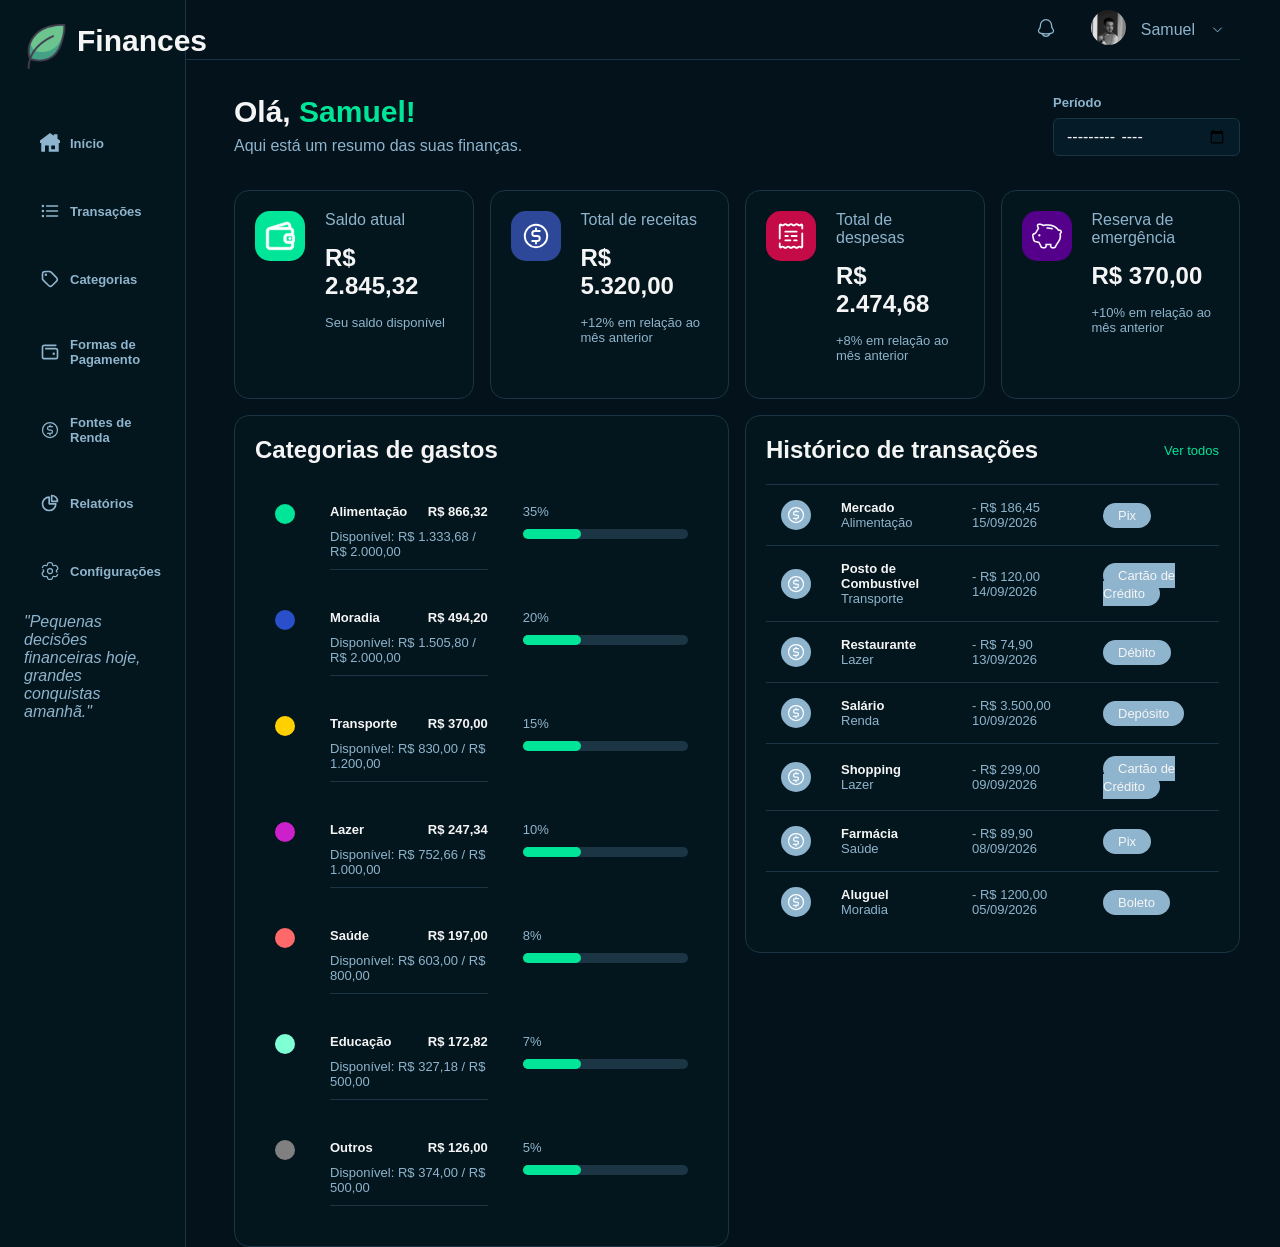
==== frontend/index.html @ 67571fc2 "category.html created, components.css, category.css and index.css created" ====
<!DOCTYPE html>
<html lang="pt-br">
<head>
    <meta charset="UTF-8">
    <meta name="viewport" content="width=device-width, initial-scale=1.0">
    <title>Finances</title>

    <link rel="stylesheet" href="css/reset.css">
    <link rel="stylesheet" href="css/variables.css">
    <link rel="stylesheet" href="css/global.css">
    <link rel="stylesheet" href="css/layout.css">
    <link rel="stylesheet" href="css/components.css">
    <link rel="stylesheet" href="css/pages/index.css">
</head>
<body>

    <div class="app">

        <aside class="sidebar">
            <header class="logo">
                <img src="images/finances-logo.png" alt="Logotipo Finances" width="45" height="45">
                <span class="logo-name">Finances</span>
            </header>

            <nav class="sidebar-menu">
                <a href="" class="nav-link">
                    <img src="images/svg-icons/svg-home.svg" alt="" width="20" height="20">
                    Início
                </a>
                <a href="transactions.html" class="nav-link">
                    <img src="images/svg-icons/svg-transactions.svg" alt="" width="20" height="20">
                    Transações
                </a>
                <a href="category.html" class="nav-link">
                    <img src="images/svg-icons/svg-categories.svg" alt="" width="20" height="20">
                    Categorias
                </a>
                <a href="" class="nav-link">
                    <img src="images/svg-icons/svg-payment-methods.svg" alt="" width="20" height="20">
                    Formas de Pagamento
                </a>
                <a href="" class="nav-link">
                    <img src="images/svg-icons/svg-incomes.svg" alt="" width="20" height="20">
                    Fontes de Renda
                </a>
                <a href="" class="nav-link">
                    <img src="images/svg-icons/svg-reports.svg" alt="" width="20" height="20">
                    Relatórios
                </a>
                <a href="" class="nav-link">
                    <img src="images/svg-icons/svg-settings.svg" alt="" width="20" height="20">
                    Configurações
                </a>
            </nav>

            <footer class="sidebar-quote">
                <blockquote class="quote">
                    <em>"Pequenas decisões financeiras hoje, grandes conquistas amanhã."</em>
                </blockquote>
            </footer>
        </aside>

        <main class="main-content">

            <header class="topbar">
                <div class="topbar-spacer"></div>

                <div class="topbar-options">
                    <button class="notifications-button" aria-label="Notificações">
                        <img class="notifications-icon" src="images/svg-icons/svg-notification.svg" alt="">
                    </button>

                    <button class="user-options" aria-label="Opções do usuário">
                        <div class="profile-picture">
                            <img class="profile-image" src="images/user-pic.png" alt="Foto de perfil de Samuel">
                        </div>

                        <span class="profile-name">Samuel</span>

                        <img class="dropdown" src="images/svg-icons/svg-arrow-dropdown.svg" alt="">
                    </button>
                </div>
            </header>

            <section class="dashboard">

                <header class="page-header">
                    <div class="page-title">
                        <h1 class="greeting">Olá, <span class="main-word">Samuel!</span></h1>
                        <p>Aqui está um resumo das suas finanças.</p>
                    </div>

                    <div class="filter-group">
                        <label for="filter-date">Período</label>
                        <input type="month" id="filter-date" class="month">
                    </div>
                    
                </header>

                <section class="categories-overview">

                    <article class="category-card">
                        <img class="category-icon total-balance" src="images/svg-icons/category-wallet.svg" alt="">
                        <div class="category-summary">
                            <p class="category-title">Saldo atual</p>
                            <p class="category-balance">R$ 2.845,32</p>
                            <p class="category-description">Seu saldo disponível</p>
                        </div>
                    </article>

                    <article class="category-card">
                        <img class="category-icon total-income" src="images/svg-icons/category-coin.svg" alt="">
                        <div class="category-summary">
                            <p class="category-title">Total de receitas</p>
                            <p class="category-balance">R$ 5.320,00</p>
                            <p class="category-description">+12% em relação ao mês anterior</p>
                        </div>
                    </article>

                    <article class="category-card">
                        <img class="category-icon total-expenses" src="images/svg-icons/category-bill.svg" alt="">
                        <div class="category-summary">
                            <p class="category-title">Total de despesas</p>
                            <p class="category-balance">R$ 2.474,68</p>
                            <p class="category-description">+8% em relação ao mês anterior</p>
                        </div>
                    </article>

                    <article class="category-card">
                        <img class="category-icon emergency-fund" src="images/svg-icons/category-pig.svg" alt="">
                        <div class="category-summary">
                            <p class="category-title">Reserva de emergência</p>
                            <p class="category-balance">R$ 370,00</p>
                            <p class="category-description">+10% em relação ao mês anterior</p>
                        </div>
                    </article>

                </section>

                <section class="dashboard-grid">

                    <section class="categories-dashboard">
                        <article class="card">
                            <header class="card-header">
                                <h2 class="card-title">Categorias de gastos</h2>
                            </header>

                            <ul class="dashboard-categories-list">
                                <li>
                                    <div class="dashboard-category-card">
                                        <div class="dashboard-category-icon alimentação"></div>

                                        <div class="category-details">
                                            <div class="dashboard-category-info">
                                                <p class="dashboard-category-name">Alimentação</p>
                                                <p class="dashboard-category-expenses">R$ 866,32</p>
                                            </div>

                                            <p class="dashboard-category-available">
                                                Disponível: R$ 1.333,68 / R$ 2.000,00
                                            </p>
                                        </div>

                                        <div class="category-progress-container">
                                            <p class="dashboard-category-percentage">35%</p>
                                            <div class="dashboard-progress-bar">
                                                <div class="dashboard-progress"></div>
                                            </div>
                                        </div>
                                    </div>
                                </li>
                                <li>
                                    <div class="dashboard-category-card">
                                        <div class="dashboard-category-icon moradia"></div>

                                        <div class="category-details">
                                            <div class="dashboard-category-info">
                                                <p class="dashboard-category-name">Moradia</p>
                                                <p class="dashboard-category-expenses">R$ 494,20</p>
                                            </div>

                                            <p class="dashboard-category-available">
                                                Disponível: R$ 1.505,80 / R$ 2.000,00
                                            </p>
                                        </div>

                                        <div class="category-progress-container">
                                            <p class="dashboard-category-percentage">20%</p>
                                            <div class="dashboard-progress-bar">
                                                <div class="dashboard-progress"></div>
                                            </div>
                                        </div>
                                    </div>
                                </li>
                                <li>
                                    <div class="dashboard-category-card">
                                        <div class="dashboard-category-icon transporte"></div>

                                        <div class="category-details">
                                            <div class="dashboard-category-info">
                                                <p class="dashboard-category-name">Transporte</p>
                                                <p class="dashboard-category-expenses">R$ 370,00</p>
                                            </div>

                                            <p class="dashboard-category-available">
                                                Disponível: R$ 830,00 / R$ 1.200,00
                                            </p>
                                        </div>

                                        <div class="category-progress-container">
                                            <p class="dashboard-category-percentage">15%</p>
                                            <div class="dashboard-progress-bar">
                                                <div class="dashboard-progress"></div>
                                            </div>
                                        </div>
                                    </div>
                                </li>
                                <li>
                                    <div class="dashboard-category-card">
                                        <div class="dashboard-category-icon lazer"></div>

                                        <div class="category-details">
                                            <div class="dashboard-category-info">
                                                <p class="dashboard-category-name">Lazer</p>
                                                <p class="dashboard-category-expenses">R$ 247,34</p>
                                            </div>

                                            <p class="dashboard-category-available">
                                                Disponível: R$ 752,66 / R$ 1.000,00
                                            </p>
                                        </div>

                                        <div class="category-progress-container">
                                            <p class="dashboard-category-percentage">10%</p>
                                            <div class="dashboard-progress-bar">
                                                <div class="dashboard-progress"></div>
                                            </div>
                                        </div>
                                    </div>
                                </li>
                                <li>
                                    <div class="dashboard-category-card">
                                        <div class="dashboard-category-icon saude"></div>

                                        <div class="category-details">
                                            <div class="dashboard-category-info">
                                                <p class="dashboard-category-name">Saúde</p>
                                                <p class="dashboard-category-expenses">R$ 197,00</p>
                                            </div>

                                            <p class="dashboard-category-available">
                                                Disponível: R$ 603,00 / R$ 800,00
                                            </p>
                                        </div>

                                        <div class="category-progress-container">
                                            <p class="dashboard-category-percentage">8%</p>
                                            <div class="dashboard-progress-bar">
                                                <div class="dashboard-progress"></div>
                                            </div>
                                        </div>
                                    </div>
                                </li>
                                <li>
                                    <div class="dashboard-category-card">
                                        <div class="dashboard-category-icon educacao"></div>

                                        <div class="category-details">
                                            <div class="dashboard-category-info">
                                                <p class="dashboard-category-name">Educação</p>
                                                <p class="dashboard-category-expenses">R$ 172,82</p>
                                            </div>

                                            <p class="dashboard-category-available">
                                                Disponível: R$ 327,18 / R$ 500,00
                                            </p>
                                        </div>

                                        <div class="category-progress-container">
                                            <p class="dashboard-category-percentage">7%</p>
                                            <div class="dashboard-progress-bar">
                                                <div class="dashboard-progress"></div>
                                            </div>
                                        </div>
                                    </div>
                                </li>
                                <li>
                                    <div class="dashboard-category-card">
                                        <div class="dashboard-category-icon outros"></div>

                                        <div class="category-details">
                                            <div class="dashboard-category-info">
                                                <p class="dashboard-category-name">Outros</p>
                                                <p class="dashboard-category-expenses">R$ 126,00</p>
                                            </div>

                                            <p class="dashboard-category-available">
                                                Disponível: R$ 374,00 / R$ 500,00
                                            </p>
                                        </div>

                                        <div class="category-progress-container">
                                            <p class="dashboard-category-percentage">5%</p>
                                            <div class="dashboard-progress-bar">
                                                <div class="dashboard-progress"></div>
                                            </div>
                                        </div>
                                    </div>
                                </li>
                            </ul>
                        </article>
                    </section>

                    <section class="transactions-history">
                        <article class="card">
                            <header class="card-header transactions-header">
                                <h2 class="card-title">Histórico de transações</h2>
                                <a href="" class="see-more-button">Ver todos</a>
                            </header>

                            <table class="transactions-list">
                                <thead>
                                    <tr style="display: none;">
                                        <th>Ícone</th>
                                        <th>Nome e Categoria</th>
                                        <th>Valor e Data</th>
                                        <th>Método de Pagamento</th>
                                    </tr>
                                </thead>
                                <tbody>
                                    <tr class="transaction-card">
                                        <td class="transaction-icon-cell">
                                            <img class="transaction-icon" src="images/svg-icons/category-coin.svg" alt="">
                                        </td>
                                        <td class="transaction-column">
                                            <p class="transaction-name">Mercado</p>
                                            <p class="transaction-category">Alimentação</p>
                                        </td>
                                        <td class="transaction-column">
                                            <p class="transaction-value">- R$ 186,45</p>
                                            <p class="transaction-date">15/09/2026</p>
                                        </td>
                                        <td class="transaction-column transaction-payment-method pix">
                                            <span>Pix</span>
                                        </td>
                                    </tr>
                                    <tr class="transaction-card">
                                        <td class="transaction-icon-cell">
                                            <img class="transaction-icon" src="images/svg-icons/category-coin.svg" alt="">
                                        </td>
                                        <td class="transaction-column">
                                            <p class="transaction-name">Posto de Combustível</p>
                                            <p class="transaction-category">Transporte</p>
                                        </td>
                                        <td class="transaction-column">
                                            <p class="transaction-value">- R$ 120,00</p>
                                            <p class="transaction-date">14/09/2026</p>
                                        </td>
                                        <td class="transaction-column transaction-payment-method pix">
                                            <span>Cartão de Crédito</span>
                                        </td>
                                    </tr>
                                    <tr class="transaction-card">
                                        <td class="transaction-icon-cell">
                                            <img class="transaction-icon" src="images/svg-icons/category-coin.svg" alt="">
                                        </td>
                                        <td class="transaction-column">
                                            <p class="transaction-name">Restaurante</p>
                                            <p class="transaction-category">Lazer</p>
                                        </td>
                                        <td class="transaction-column">
                                            <p class="transaction-value">- R$ 74,90</p>
                                            <p class="transaction-date">13/09/2026</p>
                                        </td>
                                        <td class="transaction-column transaction-payment-method pix">
                                            <span>Débito</span>
                                        </td>
                                    </tr>
                                    <tr class="transaction-card">
                                        <td class="transaction-icon-cell">
                                            <img class="transaction-icon" src="images/svg-icons/category-coin.svg" alt="">
                                        </td>
                                        <td class="transaction-column">
                                            <p class="transaction-name">Salário</p>
                                            <p class="transaction-category">Renda</p>
                                        </td>
                                        <td class="transaction-column">
                                            <p class="transaction-value">- R$ 3.500,00</p>
                                            <p class="transaction-date">10/09/2026</p>
                                        </td>
                                        <td class="transaction-column transaction-payment-method pix">
                                            <span>Depósito</span>
                                        </td>
                                    </tr>
                                    <tr class="transaction-card">
                                        <td class="transaction-icon-cell">
                                            <img class="transaction-icon" src="images/svg-icons/category-coin.svg" alt="">
                                        </td>
                                        <td class="transaction-column">
                                            <p class="transaction-name">Shopping</p>
                                            <p class="transaction-category">Lazer</p>
                                        </td>
                                        <td class="transaction-column">
                                            <p class="transaction-value">- R$ 299,00</p>
                                            <p class="transaction-date">09/09/2026</p>
                                        </td>
                                        <td class="transaction-column transaction-payment-method pix">
                                            <span>Cartão de Crédito</span>
                                        </td>
                                    </tr>
                                    <tr class="transaction-card">
                                        <td class="transaction-icon-cell">
                                            <img class="transaction-icon" src="images/svg-icons/category-coin.svg" alt="">
                                        </td>
                                        <td class="transaction-column">
                                            <p class="transaction-name">Farmácia</p>
                                            <p class="transaction-category">Saúde</p>
                                        </td>
                                        <td class="transaction-column">
                                            <p class="transaction-value">- R$ 89,90</p>
                                            <p class="transaction-date">08/09/2026</p>
                                        </td>
                                        <td class="transaction-column transaction-payment-method pix">
                                            <span>Pix</span>
                                        </td>
                                    </tr>
                                    <tr class="transaction-card">
                                        <td class="transaction-icon-cell">
                                            <img class="transaction-icon" src="images/svg-icons/category-coin.svg" alt="">
                                        </td>
                                        <td class="transaction-column">
                                            <p class="transaction-name">Aluguel</p>
                                            <p class="transaction-category">Moradia</p>
                                        </td>
                                        <td class="transaction-column">
                                            <p class="transaction-value">- R$ 1200,00</p>
                                            <p class="transaction-date">05/09/2026</p>
                                        </td>
                                        <td class="transaction-column transaction-payment-method pix">
                                            <span>Boleto</span>
                                        </td>
                                    </tr>
                                </tbody>
                            </table>
                        </article>
                    </section>

                </section>

            </section>
        </main>

    </div>

</body>
</html>
---- frontend/css/variables.css ----
:root {

    /*
    COLORS
    */
    --color-background: #03121b;
    --color-surface: #04161d;
    --color-input: #051b27;

    --color-text-primary: #f5f5f6;
    --color-text-secondary: #8fb4cd;

    --color-primary: #00e598;

    --color-border: #1b3545;

    --color-danger: #c40a47;
    --color-moradia: rgb(41, 79, 203);
    --color-transporte: rgb(255, 208, 0);
    --color-lazer: rgb(204, 32, 204);
    --color-saude: rgb(255, 105, 105);
    --color-educacao: aquamarine;
    --color-outros: gray;

    /*
    BORDER
    */
    --radius-small: 6px;
    --radius-medium: 10px;
    --radius-large: 16px;

    /*
    SPACING
    */
    --spacing-small: 8px;
    --spacing-medium: 16px;
    --spacing-large: 24px;
    --spacing-xl: 48px;

    /* 
    CATEGORY COLORS
    */
    --category-total-income: #2d4898;
    --category-emergency-fund: #54008b;

}
---- frontend/css/global.css ----
body {
    background-color: var(--color-background);
    color: var(--color-text-primary);
    font-family: Arial, Helvetica, sans-serif;
}

a {
    color: var(--color-primary);
}

h1,h2,h3 {
    color: var(--color-text-primary);
}

p {
    color: var(--color-text-secondary);
}
---- frontend/css/layout.css ----
.app {
    display: grid;
    grid-template-columns: 15% 1fr;
    min-height: 100vh;

    padding-right: 40px;
}

/*
SIDEBAR
*/
.sidebar {

    padding: var(--spacing-large);
    background-color: var(--color-surface);
}

.sidebar-menu {
    margin-top: var(--spacing-xl);
}

/*
MAIN CONTENT
*/
.topbar {
    display: grid;

    grid-template-columns: 1fr auto;

    min-height: 60px;

    align-items: center;
}

/*
HEADER
*/
.page-header {
    display: grid;
    grid-template-columns: 1fr auto;
    min-height: 130px;
    align-items: center;
}

.dashboard {
    padding-left: var(--spacing-xl);
}

/* === CATEGORIES OVERVIEW === */
.categories-overview {
    display: grid;
    grid-template-columns: repeat(4, 1fr);
    gap: var(--spacing-medium);
    margin-bottom: var(--spacing-medium);
}

.dashboard-grid {
    display: grid;
    grid-template-columns: 1fr 1fr;
    gap: var(--spacing-medium);
}

/*
BORDERS
*/
.sidebar {
    border-right: 1px solid var(--color-border);
}

.topbar {
    border-bottom: 1px solid var(--color-border);
}
---- frontend/css/components.css ----
.logo {
    display: grid;
    grid-template-columns: auto 1fr;
    gap: var(--spacing-small);
    font: 900 30px Arial, Helvetica, sans-serif;
}

/* SIDEBAR LINKS */
.nav-link {
    display: flex;
    align-items: center;
    gap: 10px;

    margin: var(--spacing-medium) 0;
    padding: var(--spacing-medium);

    border-radius: 10px;

    color: var(--color-text-secondary);

    font-size: small;
    font-weight: 600;
}

.nav-link:hover {
    background-color: var(--color-input);
}

.nav-link:active {
    background-color: var(--color-primary);
}

.quote {
    color: var(--color-text-secondary);
}

/* TOPBAR CONFIG */
.topbar-options {
    display: flex;
    align-items: center;
    gap: 10px;
}

/* NOTIFICATION BUTTON */
.notifications-button {
    width: 50px;
    height: 50px;

    flex-shrink: 0;

    background-color: transparent;
    border: none;
    border-radius: 40%;

    cursor: pointer;
}

.notifications-button:hover {
    background-color: var(--color-input);
}

.notifications-icon {
    width: 20px;
    height: 20px;
}

/* USER OPTIONS */
.user-options {
    display: flex;
    align-items: center;
    gap: 10px;

    padding: 10px;
    max-height: 50px;

    align-items: center;

    background-color: transparent;
    color: var(--color-text-secondary);

    border: none;
    border-radius: 20px;

    cursor: pointer;
}

.user-options:hover {
    background-color: var(--color-input);
}

.profile-image {
    width: 35px;
    height: 35px;
    border-radius: 50%;
    margin-right: 5px;
}

/* DROPDOWN BUTTON */
.dropdown {
    width: 25px;
    height: 25px;
}

/* SAUDAÇÃO DA PÁGINA */
.greeting {
    font: 700 30px Arial, Helvetica, sans-serif;
    color: var(--color-text-primary);
    padding-bottom: var(--spacing-small);
}

.main-word {
    color: var(--color-primary);
}

/* STANDARD BUTTON */
.btn {
    background-color: var(--color-text-secondary);
    color: var(--color-background);
    border: none;
    padding: 8px 20px;
    border-radius: var(--radius-small);
    font-weight: 600;
    cursor: pointer;
    transition: opacity 0.2s;
}

.btn:hover {
    opacity: 0.9;
}

.primary-btn {
    background-color: var(--color-primary);
}

.margin-left-auto {
    margin-left: auto;
}

/* TRANSACTION FILTERS */
.filters-container {
    display: flex;
    gap: var(--spacing-medium);
    margin-bottom: var(--spacing-large);
    background-color: var(--color-surface);
    padding: var(--spacing-medium);
    border-radius: var(--radius-medium);
    border: 1px solid var(--color-border);
    align-items: flex-end;
}

.filter-group {
    display: flex;
    flex-direction: column;
    gap: var(--spacing-small);
}

.filter-group label {
    font-size: small;
    color: var(--color-text-secondary);
    font-weight: 600;
}

.filter-group select, .filter-group input {
    background-color: var(--color-input);
    color: var(--color-text-primary);
    border: 1px solid var(--color-border);
    padding: 8px 12px;
    border-radius: var(--radius-small);
    outline: none;
    cursor: pointer;
}

/* CATEGORIA DE GASTOS */
.card {

    padding: 20px;

    border: 1px solid var(--color-border);
    border-radius: 15px;

    background-color: var(--color-surface);
}

.card-title {
    font-weight: 600;

    color: var(--color-text-primary);
}

.card-header {
    padding-bottom: 20px;
}

.transactions-header {
    display: grid;
    grid-template-columns: 1fr auto;
    align-items: center;
    align-content: space-between;
}

.see-more-button {
    font-size: small;
    cursor: pointer;
}

/* HISTÓRICO DE TRANSAÇÕES */
.transactions-list {
    border-collapse: collapse;
    width: 100%;
}

.transaction-card {
    display: grid;
    grid-template-columns: auto 1fr 1fr 1fr;
    align-items: center;
    gap: 30px;

    padding: 15px;

    border-top: 1px solid var(--color-border);
}

.transaction-icon-cell {
    display: flex;
    justify-content: center;
}

.transaction-icon {
    width: 30px;
    height: 30px;

    padding: 5px;

    border-radius: 50%;

    background-color: var(--color-text-secondary);
}

.transaction-column p {
    font-size: small;
}

.transaction-name {
    font-weight: 600;
    color: var(--color-text-primary);
}

.transaction-payment-method span {
    font-size: small;
    
    padding: 5px 15px;

    border-radius: 15px;
    
    background-color: var(--color-text-secondary);
}

/* CARDS DE CATEGORIAS DA SESSÃO 'CATEGORIAS DE GASTOS' */
.dashboard-category-card {
    display: grid;
    grid-template-columns: 20px 1fr 40%;
    gap: 35px;

    align-items: start;

    padding: 20px;

    background-color: var(--color-surface);
}

.category-details {
    display: block;
}

.category-progress-container {
    display: block;
}

.dashboard-category-icon {
    width: 20px;
    height: 20px;

    border-radius: 50%;

    background-color: var(--color-primary);
}

.moradia {
    background-color: var(--color-moradia);
}

.transporte {
    background-color: var(--color-transporte);
}

.lazer {
    background-color: var(--color-lazer);
}

.saude {
    background-color: var(--color-saude);
}

.educacao {
    background-color: var(--color-educacao);
}

.outros {
    background-color: var(--color-outros);
}

.dashboard-category-info {
    display: flex;
    justify-content: space-between;
    align-items: center;
}

.dashboard-category-info p {

    color: var(--color-text-primary);

    font-size: small;
    font-weight: 600;
}

.dashboard-category-available {
    font-size: small;

    padding: 10px 0;

    border-bottom: 1px solid var(--color-border);
}

.dashboard-category-percentage {
    font-size: small;
}

.dashboard-progress-bar {
    background-color: var(--color-border);
    border-radius: 15px;
}

.dashboard-progress {
    background-color: var(--color-primary);
    width: 35%;
    height: 10px;
    border-radius: 10px;

    margin: 10px 0;
}
---- frontend/css/pages/index.css ----
/* CATEGORIES OVERVIEW */
.category-card {
    display: grid;
    grid-template-columns: auto 1fr;
    gap: 20px;

    padding: 20px;

    border: 1px solid var(--color-border);
    border-radius: 15px;

    background-color: var(--color-surface);
}

.category-summary p {
    margin-bottom: 15px;
}

.category-balance {
    font-size: x-large;
    font-weight: 600;

    color: var(--color-text-primary);
}

.category-description {
    font-size: small;
}

.category-icon {
    width: 50px;
    height: 50px;

    padding: 10px;

    border-radius: 15px;
}

/* CORES DOS ÍCONES DO OVERVIEW DAS CATEGORIAS */
.total-balance {
    background-color: var(--color-primary);
}

.total-income {
    background-color: var(--category-total-income);
}

.total-expenses {
    background-color: var(--color-danger);
}

.emergency-fund {
    background-color: var(--category-emergency-fund);
}
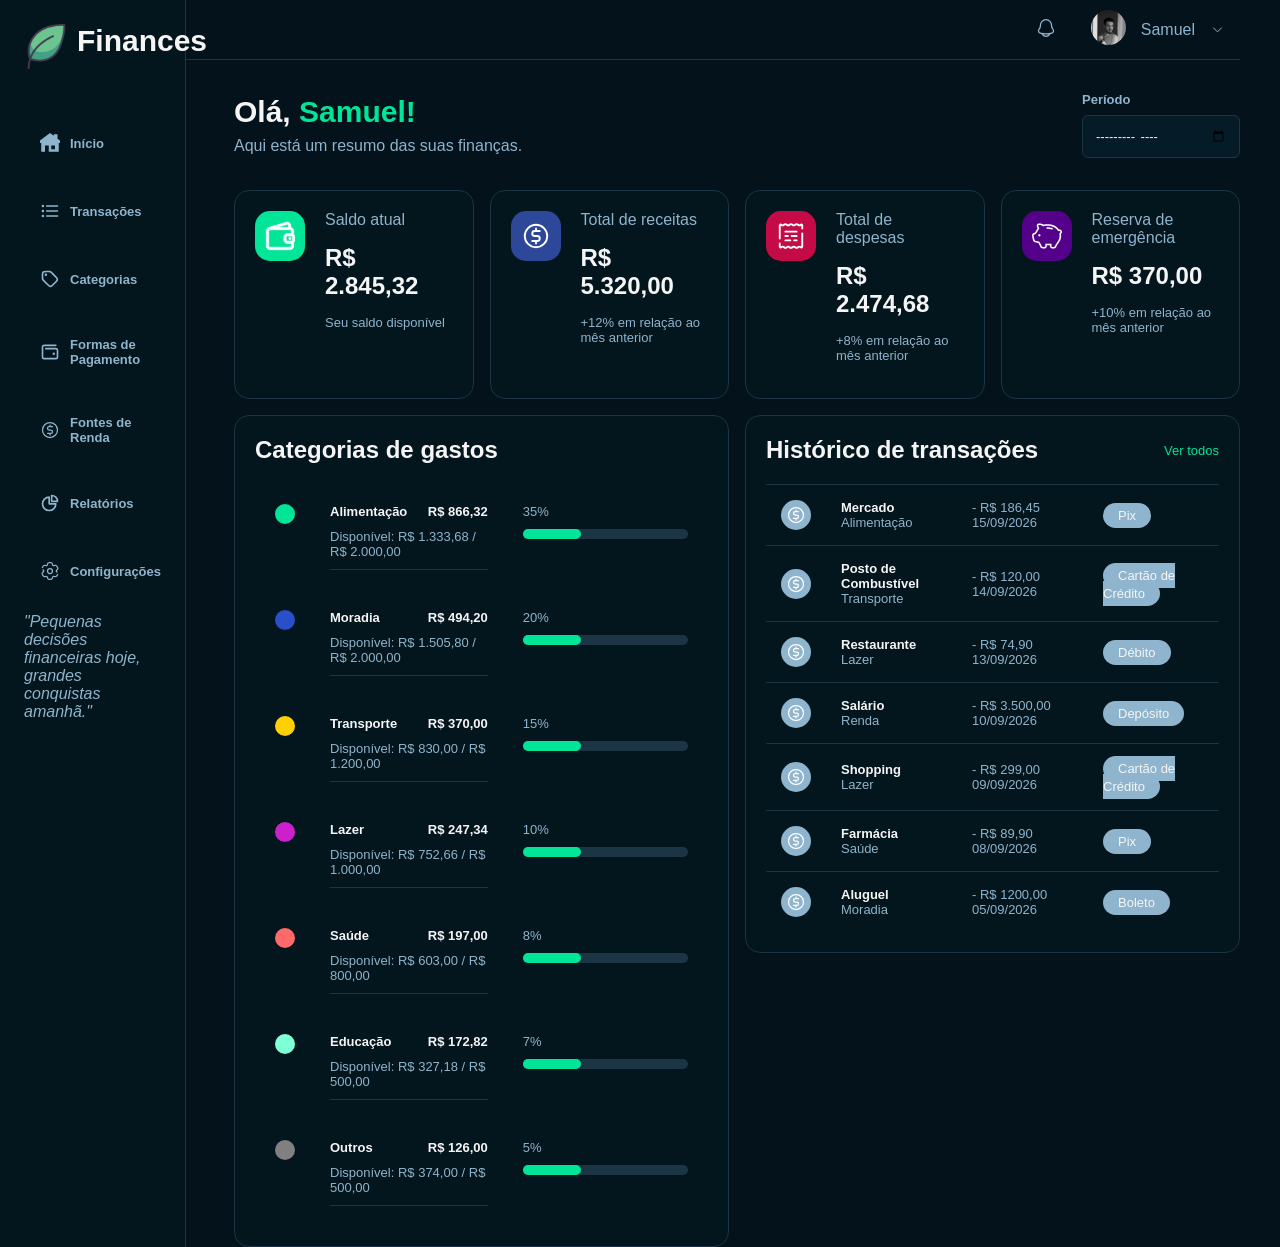
==== commit 87433e19: "created payment method screen" ====
--- a/frontend/index.html
+++ b/frontend/index.html
@@ -23,7 +23,7 @@
             </header>
 
             <nav class="sidebar-menu">
-                <a href="" class="nav-link">
+                <a href="index.html" class="nav-link">
                     <img src="images/svg-icons/svg-home.svg" alt="" width="20" height="20">
                     Início
                 </a>
@@ -35,7 +35,7 @@
                     <img src="images/svg-icons/svg-categories.svg" alt="" width="20" height="20">
                     Categorias
                 </a>
-                <a href="" class="nav-link">
+                <a href="payment-methods.html" class="nav-link">
                     <img src="images/svg-icons/svg-payment-methods.svg" alt="" width="20" height="20">
                     Formas de Pagamento
                 </a>
@@ -92,7 +92,7 @@
 
                     <div class="filter-group">
                         <label for="filter-date">Período</label>
-                        <input type="month" id="filter-date" class="month">
+                        <input type="month" id="filter-date" class="filter-date">
                     </div>
                     
                 </header>
--- a/frontend/css/components.css
+++ b/frontend/css/components.css
@@ -117,8 +117,8 @@
     background-color: var(--color-text-secondary);
     color: var(--color-background);
     border: none;
-    padding: 8px 20px;
-    border-radius: var(--radius-small);
+    padding: 12px 20px;
+    border-radius: var(--radius-medium);
     font-weight: 600;
     cursor: pointer;
     transition: opacity 0.2s;
@@ -148,6 +148,10 @@
     align-items: flex-end;
 }
 
+.border-none {
+    border: none;
+}
+
 .filter-group {
     display: flex;
     flex-direction: column;
@@ -160,14 +164,33 @@
     font-weight: 600;
 }
 
-.filter-group select, .filter-group input {
+.filter-select, .filter-date {
     background-color: var(--color-input);
     color: var(--color-text-primary);
     border: 1px solid var(--color-border);
-    padding: 8px 12px;
+    padding: 12px;
     border-radius: var(--radius-small);
+    font-size: small;
     outline: none;
     cursor: pointer;
+}
+
+.filter-search {
+    background-color: var(--color-input);
+    color: var(--color-text-secondary);
+    font-weight: 600;
+    border: 1px solid var(--color-border);
+    padding: 12px;
+    border-radius: var(--radius-small);
+    font-size: small;
+    outline: none;
+    cursor: pointer;
+}
+
+.filter-search::placeholder {
+    font-family: Arial, Helvetica, sans-serif;
+    font-weight: 600;
+    color: var(--color-text-secondary);
 }
 
 /* CATEGORIA DE GASTOS */
@@ -255,7 +278,7 @@
     background-color: var(--color-text-secondary);
 }
 
-/* CARDS DE CATEGORIAS DA SESSÃO 'CATEGORIAS DE GASTOS' */
+/* CARDS DE CATEGORIAS DA SESSÃO 'GASTOS POR CATEGORIA' */
 .dashboard-category-card {
     display: grid;
     grid-template-columns: 20px 1fr 40%;
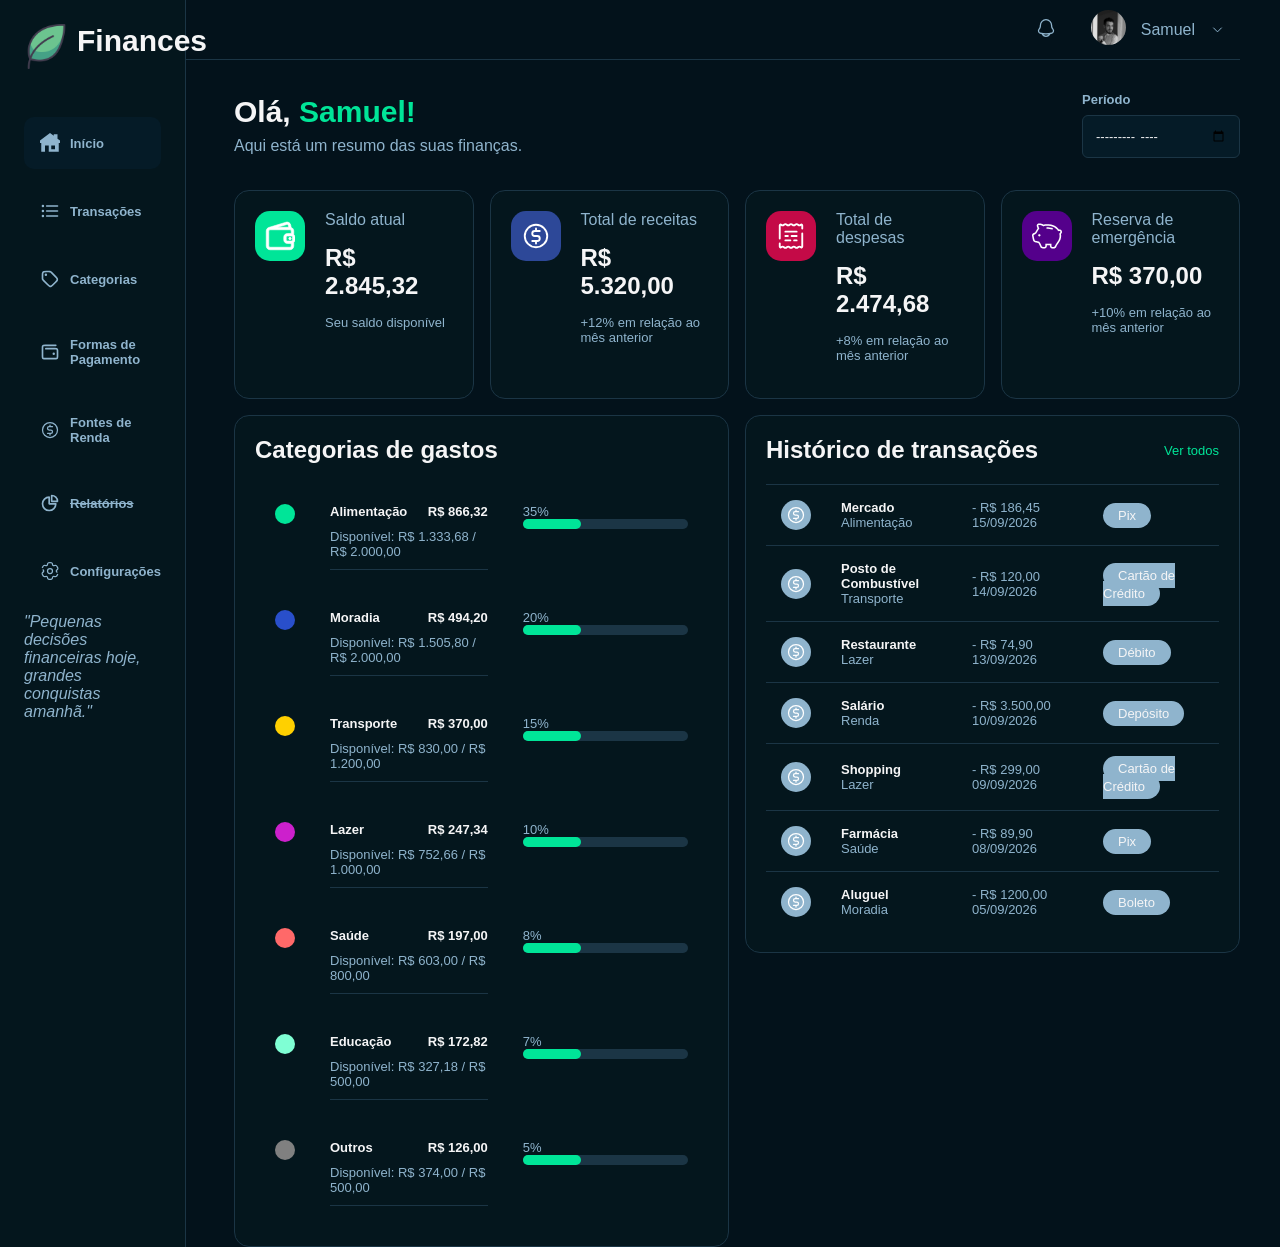
==== commit a3097ffc: "finished income.html" ====
--- a/frontend/index.html
+++ b/frontend/index.html
@@ -23,7 +23,7 @@
             </header>
 
             <nav class="sidebar-menu">
-                <a href="index.html" class="nav-link">
+                <a href="index.html" class="nav-link" style="background-color: var(--color-input);">
                     <img src="images/svg-icons/svg-home.svg" alt="" width="20" height="20">
                     Início
                 </a>
@@ -39,13 +39,13 @@
                     <img src="images/svg-icons/svg-payment-methods.svg" alt="" width="20" height="20">
                     Formas de Pagamento
                 </a>
-                <a href="" class="nav-link">
+                <a href="income.html" class="nav-link">
                     <img src="images/svg-icons/svg-incomes.svg" alt="" width="20" height="20">
                     Fontes de Renda
                 </a>
                 <a href="" class="nav-link">
                     <img src="images/svg-icons/svg-reports.svg" alt="" width="20" height="20">
-                    Relatórios
+                    <del>Relatórios</del>
                 </a>
                 <a href="" class="nav-link">
                     <img src="images/svg-icons/svg-settings.svg" alt="" width="20" height="20">
@@ -90,7 +90,7 @@
                         <p>Aqui está um resumo das suas finanças.</p>
                     </div>
 
-                    <div class="filter-group">
+                    <div class="filter-group margin-left-auto">
                         <label for="filter-date">Período</label>
                         <input type="month" id="filter-date" class="filter-date">
                     </div>
@@ -315,7 +315,7 @@
                         <article class="card">
                             <header class="card-header transactions-header">
                                 <h2 class="card-title">Histórico de transações</h2>
-                                <a href="" class="see-more-button">Ver todos</a>
+                                <a href="transactions.html" class="see-more-button">Ver todos</a>
                             </header>
 
                             <table class="transactions-list">
--- a/frontend/css/layout.css
+++ b/frontend/css/layout.css
@@ -36,10 +36,12 @@
 HEADER
 */
 .page-header {
-    display: grid;
-    grid-template-columns: 1fr auto;
+    display: flex;
+    flex-direction: row;
     min-height: 130px;
     align-items: center;
+    gap: var(--spacing-medium);
+
 }
 
 .dashboard {
--- a/frontend/css/components.css
+++ b/frontend/css/components.css
@@ -102,6 +102,17 @@
 }
 
 /* SAUDAÇÃO DA PÁGINA */
+.header--icon {
+    width: 50px;
+    height: 50px;
+    background-color: #004d26;
+    border-radius: 12px;
+    display: flex;
+    align-items: center;
+    justify-content: center;
+    padding: 10px;
+}
+
 .greeting {
     font: 700 30px Arial, Helvetica, sans-serif;
     color: var(--color-text-primary);
@@ -136,10 +147,23 @@
     margin-left: auto;
 }
 
+.edit-btn {
+    background-color: transparent;
+    color: var(--color-text-secondary);
+
+    font-weight: 500;
+    font-size: small;
+
+    border: 1px solid var(--color-border);
+
+    margin-top: auto;
+    margin-bottom: auto;
+}
+
 /* TRANSACTION FILTERS */
 .filters-container {
     display: flex;
-    gap: var(--spacing-medium);
+    gap: var(--spacing-large);
     margin-bottom: var(--spacing-large);
     background-color: var(--color-surface);
     padding: var(--spacing-medium);
@@ -195,7 +219,6 @@
 
 /* CATEGORIA DE GASTOS */
 .card {
-
     padding: 20px;
 
     border: 1px solid var(--color-border);
@@ -308,6 +331,10 @@
     background-color: var(--color-primary);
 }
 
+.alimentacao {
+    background-color: var(--color-primary);
+}
+
 .moradia {
     background-color: var(--color-moradia);
 }
@@ -361,13 +388,70 @@
 .dashboard-progress-bar {
     background-color: var(--color-border);
     border-radius: 15px;
+    height: 10px;
+    margin: auto 0;
 }
 
 .dashboard-progress {
     background-color: var(--color-primary);
     width: 35%;
-    height: 10px;
+    height: 100%;
     border-radius: 10px;
-
-    margin: 10px 0;
-}
+}
+
+/* TOTAL SPENDING CARD */
+.total-spending-card {
+    display: flex;
+    flex-direction: column;
+}
+
+.total-spending-title {
+    color: var(--color-primary);
+    font-weight: 500;
+    margin-bottom: var(--spacing-medium);
+}
+
+.total-spending-body {
+    display: flex;
+    flex-wrap: wrap;
+    align-items: flex-start;
+    gap: var(--spacing-large);
+
+    margin-top: auto;
+    margin-bottom: auto;
+}
+
+.total-spending-icon {
+    width: 45px;
+    height: 45px;
+    background-color: var(--color-primary);
+    border-radius: 10px;
+    padding: 10px;
+}
+
+.total-spending-icon img {
+    width: 100%;
+    height: 100%;
+}
+
+.total-spending-info {
+    display: flex;
+    flex-direction: column;
+    gap: var(--spacing-small);
+}
+
+.total-spending-value {
+    font-size: 24px;
+    font-weight: 700;
+    color: white;
+}
+
+.total-spending-comparison {
+    font-size: small;
+    color: var(--color-text-secondary);
+}
+
+.sparkline-svg {
+    width: 100px;
+    height: 100%;
+}
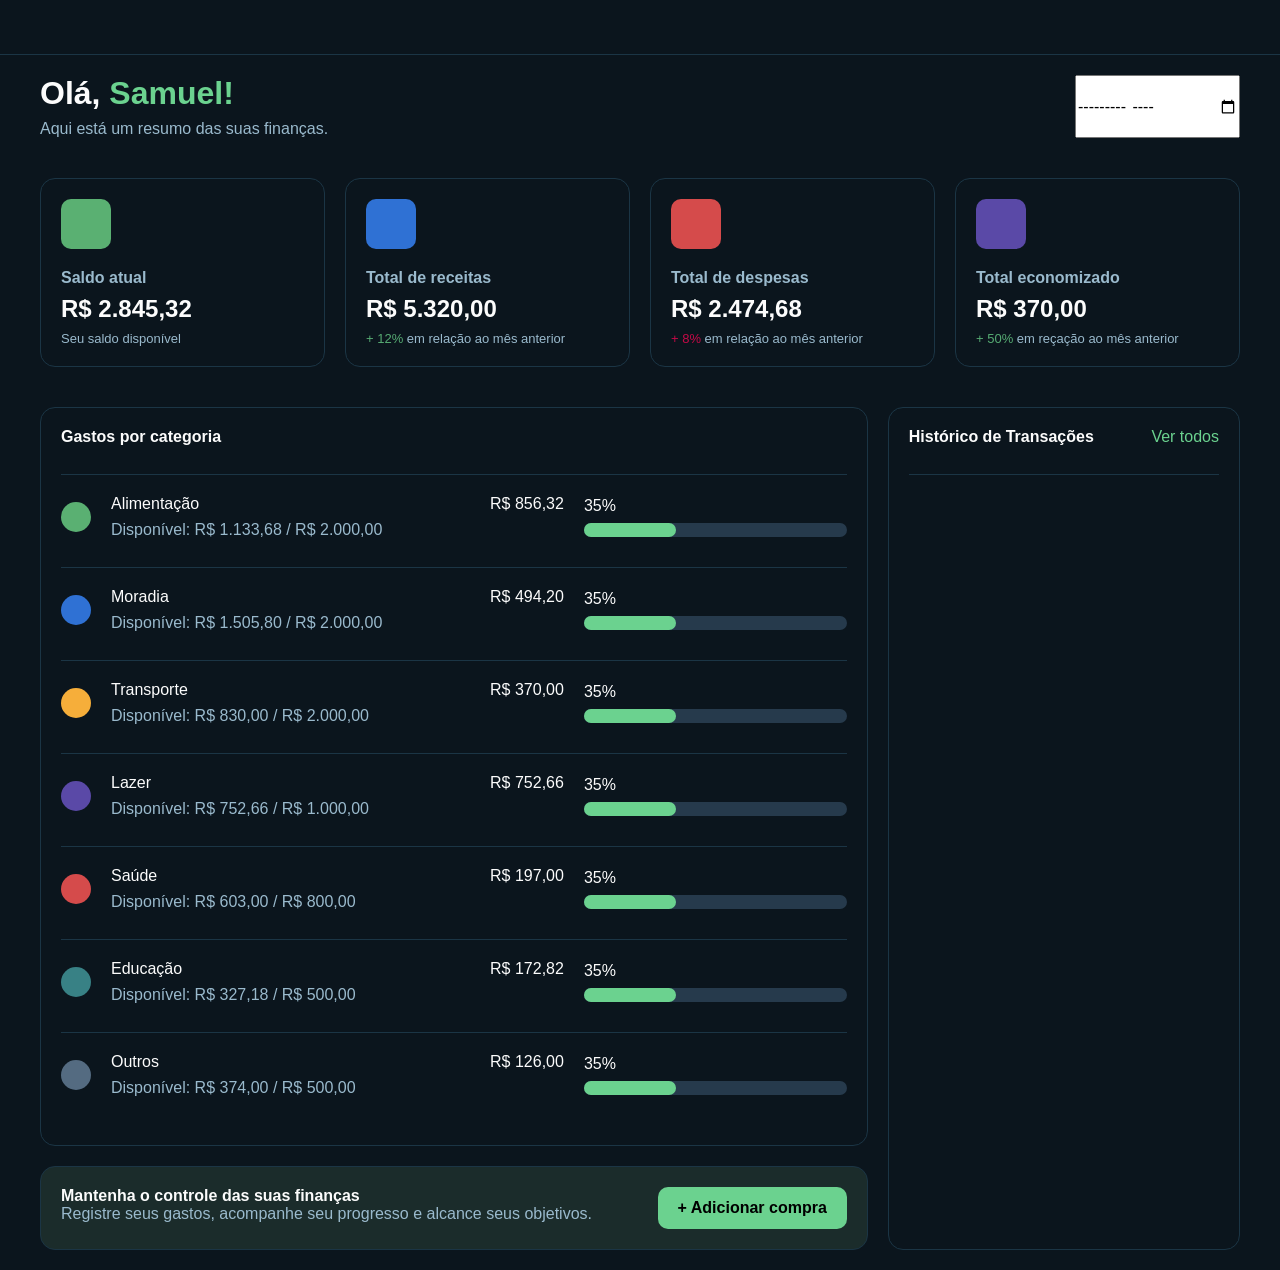
==== commit dfbc84fe: "started responsive index.html" ====
--- a/frontend/index.html
+++ b/frontend/index.html
@@ -3,454 +3,221 @@
 <head>
     <meta charset="UTF-8">
     <meta name="viewport" content="width=device-width, initial-scale=1.0">
-    <title>Finances</title>
+    <title>Início - Finances</title>
 
     <link rel="stylesheet" href="css/reset.css">
-    <link rel="stylesheet" href="css/variables.css">
     <link rel="stylesheet" href="css/global.css">
     <link rel="stylesheet" href="css/layout.css">
-    <link rel="stylesheet" href="css/components.css">
-    <link rel="stylesheet" href="css/pages/index.css">
+    <link rel="stylesheet" href="css/variables.css">
+    <link rel="stylesheet" href="css/components.css">   
+    <link rel="stylesheet" href="css/index.css"> 
 </head>
 <body>
-
-    <div class="app">
-
-        <aside class="sidebar">
-            <header class="logo">
-                <img src="images/finances-logo.png" alt="Logotipo Finances" width="45" height="45">
-                <span class="logo-name">Finances</span>
+    <main>
+        <header class="topbar"></header>
+
+        <div class="interface">
+            <header class="page--header">
+                <div class="page--title">
+                    <h1>Olá, <span>Samuel!</span></h1>
+                    <p>Aqui está um resumo das suas finanças.</p>
+                </div>
+
+                <input type="month" class="calendar" name="calendar" id="calendar">
             </header>
 
-            <nav class="sidebar-menu">
-                <a href="index.html" class="nav-link" style="background-color: var(--color-input);">
-                    <img src="images/svg-icons/svg-home.svg" alt="" width="20" height="20">
-                    Início
-                </a>
-                <a href="transactions.html" class="nav-link">
-                    <img src="images/svg-icons/svg-transactions.svg" alt="" width="20" height="20">
-                    Transações
-                </a>
-                <a href="category.html" class="nav-link">
-                    <img src="images/svg-icons/svg-categories.svg" alt="" width="20" height="20">
-                    Categorias
-                </a>
-                <a href="payment-methods.html" class="nav-link">
-                    <img src="images/svg-icons/svg-payment-methods.svg" alt="" width="20" height="20">
-                    Formas de Pagamento
-                </a>
-                <a href="income.html" class="nav-link">
-                    <img src="images/svg-icons/svg-incomes.svg" alt="" width="20" height="20">
-                    Fontes de Renda
-                </a>
-                <a href="" class="nav-link">
-                    <img src="images/svg-icons/svg-reports.svg" alt="" width="20" height="20">
-                    <del>Relatórios</del>
-                </a>
-                <a href="" class="nav-link">
-                    <img src="images/svg-icons/svg-settings.svg" alt="" width="20" height="20">
-                    Configurações
-                </a>
-            </nav>
-
-            <footer class="sidebar-quote">
-                <blockquote class="quote">
-                    <em>"Pequenas decisões financeiras hoje, grandes conquistas amanhã."</em>
-                </blockquote>
-            </footer>
-        </aside>
-
-        <main class="main-content">
-
-            <header class="topbar">
-                <div class="topbar-spacer"></div>
-
-                <div class="topbar-options">
-                    <button class="notifications-button" aria-label="Notificações">
-                        <img class="notifications-icon" src="images/svg-icons/svg-notification.svg" alt="">
-                    </button>
-
-                    <button class="user-options" aria-label="Opções do usuário">
-                        <div class="profile-picture">
-                            <img class="profile-image" src="images/user-pic.png" alt="Foto de perfil de Samuel">
+            <section class="summary">
+                <article class="card summary-card">
+                    <div class="icon" style="background-color: var(--color-green);"></div>
+                    <div class="summary-infos">
+                        <p class="summary-title">Saldo atual</p>
+                        <p class="summary-balance">R$ 2.845,32</p>
+                        <p class="summary-description">Seu saldo disponível</p>
+                    </div>
+                </article>
+                
+                <article class="card summary-card">
+                    <div class="icon" style="background-color: var(--color-blue);"></div>
+                    <div class="summary-infos">
+                        <p class="summary-title">Total de receitas</p>
+                        <p class="summary-balance">R$ 5.320,00</p>
+                        <p class="summary-description"><span class="safe">+ 12%</span> em relação ao mês anterior</p>
+                    </div>
+                </article>
+
+                <article class="card summary-card">
+                    <div class="icon" style="background-color: var(--color-red);"></div>
+                    <div class="summary-infos">
+                        <p class="summary-title">Total de despesas</p>
+                        <p class="summary-balance">R$ 2.474,68</p>
+                        <p class="summary-description"><span class="danger">+ 8%</span> em relação ao mês anterior</p>
+                    </div>
+                </article>
+
+                <article class="card summary-card">
+                    <div class="icon" style="background-color: var(--color-purple);"></div>
+                    <div class="summary-infos">
+                        <p class="summary-title">Total economizado</p>
+                        <p class="summary-balance">R$ 370,00
+                        </p>
+                        <p class="summary-description"><span class="safe">+ 50%</span> em reçação ao mês anterior</p>
+                    </div>
+                </article>
+            </section>
+
+            <section class="dashboard">
+                <div class="dashboard-column">
+                    <article class="card category-summary">
+                        <header class="card--title">Gastos por categoria</header>
+
+                        <ul class="list">
+                            <li class="list-item">
+                                <div class="category--icon" style="background-color: var(--color-green);"></div>
+                                <div class="list-infos">
+                                    <div class="category-header">
+                                        <p>Alimentação</p>
+                                        <p>R$ 856,32</p>
+                                    </div>
+
+                                    <p>Disponível: R$ 1.133,68 / R$ 2.000,00</p>
+                                </div>
+                                <div class="spend-progress">
+                                    <p>35%</p>
+                                    <div class="progress-bar">
+                                        <div class="progress-width"></div>
+                                    </div>
+                                </div>
+                            </li>
+                            <li class="list-item">
+                                <div class="category--icon" style="background-color: var(--color-blue);"></div>
+                                <div class="list-infos">
+                                    <div class="category-header">
+                                        <p>Moradia</p>
+                                        <p>R$ 494,20</p>
+                                    </div>
+
+                                    <p>Disponível: R$ 1.505,80 / R$ 2.000,00</p>
+                                </div>
+                                <div class="spend-progress">
+                                    <p>35%</p>
+                                    <div class="progress-bar">
+                                        <div class="progress-width"></div>
+                                    </div>
+                                </div>
+                            </li>
+                            <li class="list-item">
+                                <div class="category--icon" style="background-color: var(--color-yellow);"></div>
+                                <div class="list-infos">
+                                    <div class="category-header">
+                                        <p>Transporte</p>
+                                        <p>R$ 370,00</p>
+                                    </div>
+
+                                    <p>Disponível: R$ 830,00 / R$ 2.000,00</p>
+                                </div>
+                                <div class="spend-progress">
+                                    <p>35%</p>
+                                    <div class="progress-bar">
+                                        <div class="progress-width"></div>
+                                    </div>
+                                </div>
+                            </li>
+                            <li class="list-item">
+                                <div class="category--icon" style="background-color: var(--color-purple);"></div>
+                                <div class="list-infos">
+                                    <div class="category-header">
+                                        <p>Lazer</p>
+                                        <p>R$ 752,66</p>
+                                    </div>
+
+                                    <p>Disponível: R$ 752,66 / R$ 1.000,00</p>
+                                </div>
+                                <div class="spend-progress">
+                                    <p>35%</p>
+                                    <div class="progress-bar">
+                                        <div class="progress-width"></div>
+                                    </div>
+                                </div>
+                            </li>
+                            <li class="list-item">
+                                <div class="category--icon" style="background-color: var(--color-red);"></div>
+                                <div class="list-infos">
+                                    <div class="category-header">
+                                        <p>Saúde</p>
+                                        <p>R$ 197,00</p>
+                                    </div>
+
+                                    <p>Disponível: R$ 603,00 / R$ 800,00</p>
+                                </div>
+                                <div class="spend-progress">
+                                    <p>35%</p>
+                                    <div class="progress-bar">
+                                        <div class="progress-width"></div>
+                                    </div>
+                                </div>
+                            </li>
+                            <li class="list-item">
+                                <div class="category--icon" style="background-color: var(--color-cyan);"></div>
+                                <div class="list-infos">
+                                    <div class="category-header">
+                                        <p>Educação</p>
+                                        <p>R$ 172,82</p>
+                                    </div>
+
+                                    <p>Disponível: R$ 327,18 / R$ 500,00</p>
+                                </div>
+                                <div class="spend-progress">
+                                    <p>35%</p>
+                                    <div class="progress-bar">
+                                        <div class="progress-width"></div>
+                                    </div>
+                                </div>
+                            </li>
+                            <li class="list-item">
+                                <div class="category--icon" style="background-color: var(--color-gray);"></div>
+                                <div class="list-infos">
+                                    <div class="category-header">
+                                        <p>Outros</p>
+                                        <p>R$ 126,00</p>
+                                    </div>
+
+                                    <p>Disponível: R$ 374,00 / R$ 500,00</p>
+                                </div>
+                                <div class="spend-progress">
+                                    <p>35%</p>
+                                    <div class="progress-bar">
+                                        <div class="progress-width"></div>
+                                    </div>
+                                </div>
+                            </li>
+                        </ul>
+                    </article>
+
+                    <article class="card new-purchase">
+                        <div>
+                            <p class="card--title">Mantenha o controle das suas finanças</p>
+                            <p>Registre seus gastos, acompanhe seu progresso e alcance seus objetivos.</p>
                         </div>
-
-                        <span class="profile-name">Samuel</span>
-
-                        <img class="dropdown" src="images/svg-icons/svg-arrow-dropdown.svg" alt="">
-                    </button>
+                        <button class="primary--btn">+ Adicionar compra</button>
+                    </article>
                 </div>
-            </header>
-
-            <section class="dashboard">
-
-                <header class="page-header">
-                    <div class="page-title">
-                        <h1 class="greeting">Olá, <span class="main-word">Samuel!</span></h1>
-                        <p>Aqui está um resumo das suas finanças.</p>
-                    </div>
-
-                    <div class="filter-group margin-left-auto">
-                        <label for="filter-date">Período</label>
-                        <input type="month" id="filter-date" class="filter-date">
-                    </div>
+                
+                <article class="card transaction-history">
+                    <header class="transaction-header">
+                        <p class="card--title">Histórico de Transações</p>
+                        <a href="">Ver todos</a>
+                    </header>
                     
-                </header>
-
-                <section class="categories-overview">
-
-                    <article class="category-card">
-                        <img class="category-icon total-balance" src="images/svg-icons/category-wallet.svg" alt="">
-                        <div class="category-summary">
-                            <p class="category-title">Saldo atual</p>
-                            <p class="category-balance">R$ 2.845,32</p>
-                            <p class="category-description">Seu saldo disponível</p>
-                        </div>
-                    </article>
-
-                    <article class="category-card">
-                        <img class="category-icon total-income" src="images/svg-icons/category-coin.svg" alt="">
-                        <div class="category-summary">
-                            <p class="category-title">Total de receitas</p>
-                            <p class="category-balance">R$ 5.320,00</p>
-                            <p class="category-description">+12% em relação ao mês anterior</p>
-                        </div>
-                    </article>
-
-                    <article class="category-card">
-                        <img class="category-icon total-expenses" src="images/svg-icons/category-bill.svg" alt="">
-                        <div class="category-summary">
-                            <p class="category-title">Total de despesas</p>
-                            <p class="category-balance">R$ 2.474,68</p>
-                            <p class="category-description">+8% em relação ao mês anterior</p>
-                        </div>
-                    </article>
-
-                    <article class="category-card">
-                        <img class="category-icon emergency-fund" src="images/svg-icons/category-pig.svg" alt="">
-                        <div class="category-summary">
-                            <p class="category-title">Reserva de emergência</p>
-                            <p class="category-balance">R$ 370,00</p>
-                            <p class="category-description">+10% em relação ao mês anterior</p>
-                        </div>
-                    </article>
-
-                </section>
-
-                <section class="dashboard-grid">
-
-                    <section class="categories-dashboard">
-                        <article class="card">
-                            <header class="card-header">
-                                <h2 class="card-title">Categorias de gastos</h2>
-                            </header>
-
-                            <ul class="dashboard-categories-list">
-                                <li>
-                                    <div class="dashboard-category-card">
-                                        <div class="dashboard-category-icon alimentação"></div>
-
-                                        <div class="category-details">
-                                            <div class="dashboard-category-info">
-                                                <p class="dashboard-category-name">Alimentação</p>
-                                                <p class="dashboard-category-expenses">R$ 866,32</p>
-                                            </div>
-
-                                            <p class="dashboard-category-available">
-                                                Disponível: R$ 1.333,68 / R$ 2.000,00
-                                            </p>
-                                        </div>
-
-                                        <div class="category-progress-container">
-                                            <p class="dashboard-category-percentage">35%</p>
-                                            <div class="dashboard-progress-bar">
-                                                <div class="dashboard-progress"></div>
-                                            </div>
-                                        </div>
-                                    </div>
-                                </li>
-                                <li>
-                                    <div class="dashboard-category-card">
-                                        <div class="dashboard-category-icon moradia"></div>
-
-                                        <div class="category-details">
-                                            <div class="dashboard-category-info">
-                                                <p class="dashboard-category-name">Moradia</p>
-                                                <p class="dashboard-category-expenses">R$ 494,20</p>
-                                            </div>
-
-                                            <p class="dashboard-category-available">
-                                                Disponível: R$ 1.505,80 / R$ 2.000,00
-                                            </p>
-                                        </div>
-
-                                        <div class="category-progress-container">
-                                            <p class="dashboard-category-percentage">20%</p>
-                                            <div class="dashboard-progress-bar">
-                                                <div class="dashboard-progress"></div>
-                                            </div>
-                                        </div>
-                                    </div>
-                                </li>
-                                <li>
-                                    <div class="dashboard-category-card">
-                                        <div class="dashboard-category-icon transporte"></div>
-
-                                        <div class="category-details">
-                                            <div class="dashboard-category-info">
-                                                <p class="dashboard-category-name">Transporte</p>
-                                                <p class="dashboard-category-expenses">R$ 370,00</p>
-                                            </div>
-
-                                            <p class="dashboard-category-available">
-                                                Disponível: R$ 830,00 / R$ 1.200,00
-                                            </p>
-                                        </div>
-
-                                        <div class="category-progress-container">
-                                            <p class="dashboard-category-percentage">15%</p>
-                                            <div class="dashboard-progress-bar">
-                                                <div class="dashboard-progress"></div>
-                                            </div>
-                                        </div>
-                                    </div>
-                                </li>
-                                <li>
-                                    <div class="dashboard-category-card">
-                                        <div class="dashboard-category-icon lazer"></div>
-
-                                        <div class="category-details">
-                                            <div class="dashboard-category-info">
-                                                <p class="dashboard-category-name">Lazer</p>
-                                                <p class="dashboard-category-expenses">R$ 247,34</p>
-                                            </div>
-
-                                            <p class="dashboard-category-available">
-                                                Disponível: R$ 752,66 / R$ 1.000,00
-                                            </p>
-                                        </div>
-
-                                        <div class="category-progress-container">
-                                            <p class="dashboard-category-percentage">10%</p>
-                                            <div class="dashboard-progress-bar">
-                                                <div class="dashboard-progress"></div>
-                                            </div>
-                                        </div>
-                                    </div>
-                                </li>
-                                <li>
-                                    <div class="dashboard-category-card">
-                                        <div class="dashboard-category-icon saude"></div>
-
-                                        <div class="category-details">
-                                            <div class="dashboard-category-info">
-                                                <p class="dashboard-category-name">Saúde</p>
-                                                <p class="dashboard-category-expenses">R$ 197,00</p>
-                                            </div>
-
-                                            <p class="dashboard-category-available">
-                                                Disponível: R$ 603,00 / R$ 800,00
-                                            </p>
-                                        </div>
-
-                                        <div class="category-progress-container">
-                                            <p class="dashboard-category-percentage">8%</p>
-                                            <div class="dashboard-progress-bar">
-                                                <div class="dashboard-progress"></div>
-                                            </div>
-                                        </div>
-                                    </div>
-                                </li>
-                                <li>
-                                    <div class="dashboard-category-card">
-                                        <div class="dashboard-category-icon educacao"></div>
-
-                                        <div class="category-details">
-                                            <div class="dashboard-category-info">
-                                                <p class="dashboard-category-name">Educação</p>
-                                                <p class="dashboard-category-expenses">R$ 172,82</p>
-                                            </div>
-
-                                            <p class="dashboard-category-available">
-                                                Disponível: R$ 327,18 / R$ 500,00
-                                            </p>
-                                        </div>
-
-                                        <div class="category-progress-container">
-                                            <p class="dashboard-category-percentage">7%</p>
-                                            <div class="dashboard-progress-bar">
-                                                <div class="dashboard-progress"></div>
-                                            </div>
-                                        </div>
-                                    </div>
-                                </li>
-                                <li>
-                                    <div class="dashboard-category-card">
-                                        <div class="dashboard-category-icon outros"></div>
-
-                                        <div class="category-details">
-                                            <div class="dashboard-category-info">
-                                                <p class="dashboard-category-name">Outros</p>
-                                                <p class="dashboard-category-expenses">R$ 126,00</p>
-                                            </div>
-
-                                            <p class="dashboard-category-available">
-                                                Disponível: R$ 374,00 / R$ 500,00
-                                            </p>
-                                        </div>
-
-                                        <div class="category-progress-container">
-                                            <p class="dashboard-category-percentage">5%</p>
-                                            <div class="dashboard-progress-bar">
-                                                <div class="dashboard-progress"></div>
-                                            </div>
-                                        </div>
-                                    </div>
-                                </li>
-                            </ul>
-                        </article>
-                    </section>
-
-                    <section class="transactions-history">
-                        <article class="card">
-                            <header class="card-header transactions-header">
-                                <h2 class="card-title">Histórico de transações</h2>
-                                <a href="transactions.html" class="see-more-button">Ver todos</a>
-                            </header>
-
-                            <table class="transactions-list">
-                                <thead>
-                                    <tr style="display: none;">
-                                        <th>Ícone</th>
-                                        <th>Nome e Categoria</th>
-                                        <th>Valor e Data</th>
-                                        <th>Método de Pagamento</th>
-                                    </tr>
-                                </thead>
-                                <tbody>
-                                    <tr class="transaction-card">
-                                        <td class="transaction-icon-cell">
-                                            <img class="transaction-icon" src="images/svg-icons/category-coin.svg" alt="">
-                                        </td>
-                                        <td class="transaction-column">
-                                            <p class="transaction-name">Mercado</p>
-                                            <p class="transaction-category">Alimentação</p>
-                                        </td>
-                                        <td class="transaction-column">
-                                            <p class="transaction-value">- R$ 186,45</p>
-                                            <p class="transaction-date">15/09/2026</p>
-                                        </td>
-                                        <td class="transaction-column transaction-payment-method pix">
-                                            <span>Pix</span>
-                                        </td>
-                                    </tr>
-                                    <tr class="transaction-card">
-                                        <td class="transaction-icon-cell">
-                                            <img class="transaction-icon" src="images/svg-icons/category-coin.svg" alt="">
-                                        </td>
-                                        <td class="transaction-column">
-                                            <p class="transaction-name">Posto de Combustível</p>
-                                            <p class="transaction-category">Transporte</p>
-                                        </td>
-                                        <td class="transaction-column">
-                                            <p class="transaction-value">- R$ 120,00</p>
-                                            <p class="transaction-date">14/09/2026</p>
-                                        </td>
-                                        <td class="transaction-column transaction-payment-method pix">
-                                            <span>Cartão de Crédito</span>
-                                        </td>
-                                    </tr>
-                                    <tr class="transaction-card">
-                                        <td class="transaction-icon-cell">
-                                            <img class="transaction-icon" src="images/svg-icons/category-coin.svg" alt="">
-                                        </td>
-                                        <td class="transaction-column">
-                                            <p class="transaction-name">Restaurante</p>
-                                            <p class="transaction-category">Lazer</p>
-                                        </td>
-                                        <td class="transaction-column">
-                                            <p class="transaction-value">- R$ 74,90</p>
-                                            <p class="transaction-date">13/09/2026</p>
-                                        </td>
-                                        <td class="transaction-column transaction-payment-method pix">
-                                            <span>Débito</span>
-                                        </td>
-                                    </tr>
-                                    <tr class="transaction-card">
-                                        <td class="transaction-icon-cell">
-                                            <img class="transaction-icon" src="images/svg-icons/category-coin.svg" alt="">
-                                        </td>
-                                        <td class="transaction-column">
-                                            <p class="transaction-name">Salário</p>
-                                            <p class="transaction-category">Renda</p>
-                                        </td>
-                                        <td class="transaction-column">
-                                            <p class="transaction-value">- R$ 3.500,00</p>
-                                            <p class="transaction-date">10/09/2026</p>
-                                        </td>
-                                        <td class="transaction-column transaction-payment-method pix">
-                                            <span>Depósito</span>
-                                        </td>
-                                    </tr>
-                                    <tr class="transaction-card">
-                                        <td class="transaction-icon-cell">
-                                            <img class="transaction-icon" src="images/svg-icons/category-coin.svg" alt="">
-                                        </td>
-                                        <td class="transaction-column">
-                                            <p class="transaction-name">Shopping</p>
-                                            <p class="transaction-category">Lazer</p>
-                                        </td>
-                                        <td class="transaction-column">
-                                            <p class="transaction-value">- R$ 299,00</p>
-                                            <p class="transaction-date">09/09/2026</p>
-                                        </td>
-                                        <td class="transaction-column transaction-payment-method pix">
-                                            <span>Cartão de Crédito</span>
-                                        </td>
-                                    </tr>
-                                    <tr class="transaction-card">
-                                        <td class="transaction-icon-cell">
-                                            <img class="transaction-icon" src="images/svg-icons/category-coin.svg" alt="">
-                                        </td>
-                                        <td class="transaction-column">
-                                            <p class="transaction-name">Farmácia</p>
-                                            <p class="transaction-category">Saúde</p>
-                                        </td>
-                                        <td class="transaction-column">
-                                            <p class="transaction-value">- R$ 89,90</p>
-                                            <p class="transaction-date">08/09/2026</p>
-                                        </td>
-                                        <td class="transaction-column transaction-payment-method pix">
-                                            <span>Pix</span>
-                                        </td>
-                                    </tr>
-                                    <tr class="transaction-card">
-                                        <td class="transaction-icon-cell">
-                                            <img class="transaction-icon" src="images/svg-icons/category-coin.svg" alt="">
-                                        </td>
-                                        <td class="transaction-column">
-                                            <p class="transaction-name">Aluguel</p>
-                                            <p class="transaction-category">Moradia</p>
-                                        </td>
-                                        <td class="transaction-column">
-                                            <p class="transaction-value">- R$ 1200,00</p>
-                                            <p class="transaction-date">05/09/2026</p>
-                                        </td>
-                                        <td class="transaction-column transaction-payment-method pix">
-                                            <span>Boleto</span>
-                                        </td>
-                                    </tr>
-                                </tbody>
-                            </table>
-                        </article>
-                    </section>
-
-                </section>
-
+                    <ul class="list">
+                        <li class="list-item">
+                            <div class="category--icon"></div>
+                            <div class="item-infos"></div>
+                            <div class="tag"></div>
+                        </li>
+                    </ul>
+                </article>
             </section>
-        </main>
-
-    </div>
-
+        </div>
+    </main>
 </body>
 </html>
--- a/frontend/css/layout.css
+++ b/frontend/css/layout.css
@@ -1,74 +1,19 @@
-.app {
-    display: grid;
-    grid-template-columns: 15% 1fr;
-    min-height: 100vh;
+.topbar {
+    height: 55px;
 
-    padding-right: 40px;
+    border-bottom: 1px solid var(--color-border);
 }
 
-/*
-SIDEBAR
-*/
-.sidebar {
-
-    padding: var(--spacing-large);
-    background-color: var(--color-surface);
+.interface {
+    padding: var(--spacing-large) var(--spacing-xl);
 }
 
-.sidebar-menu {
-    margin-top: var(--spacing-xl);
+/* page header */
+.page--header {
+    display: flex;
+    flex-wrap: wrap;
+    gap: var(--spacing-large);
+
+    justify-content: space-between;
 }
 
-/*
-MAIN CONTENT
-*/
-.topbar {
-    display: grid;
-
-    grid-template-columns: 1fr auto;
-
-    min-height: 60px;
-
-    align-items: center;
-}
-
-/*
-HEADER
-*/
-.page-header {
-    display: flex;
-    flex-direction: row;
-    min-height: 130px;
-    align-items: center;
-    gap: var(--spacing-medium);
-
-}
-
-.dashboard {
-    padding-left: var(--spacing-xl);
-}
-
-/* === CATEGORIES OVERVIEW === */
-.categories-overview {
-    display: grid;
-    grid-template-columns: repeat(4, 1fr);
-    gap: var(--spacing-medium);
-    margin-bottom: var(--spacing-medium);
-}
-
-.dashboard-grid {
-    display: grid;
-    grid-template-columns: 1fr 1fr;
-    gap: var(--spacing-medium);
-}
-
-/*
-BORDERS
-*/
-.sidebar {
-    border-right: 1px solid var(--color-border);
-}
-
-.topbar {
-    border-bottom: 1px solid var(--color-border);
-}
--- a/frontend/css/variables.css
+++ b/frontend/css/variables.css
@@ -1,46 +1,39 @@
 :root {
 
-    /*
-    COLORS
-    */
-    --color-background: #03121b;
-    --color-surface: #04161d;
-    --color-input: #051b27;
+    /* GLOBAL COLORS */
+    --color-background: #0B151D;
+    --color-surface: #0D1A25;
+    --color-input: #263A4C;
 
-    --color-text-primary: #f5f5f6;
-    --color-text-secondary: #8fb4cd;
+    --color-text-primary: #FCFCFC;
+    --color-text-secondary: #9ABACD;
 
-    --color-primary: #00e598;
+    --color-primary: #6BD28F;
+    --color-secondary: #71F3F4;
 
     --color-border: #1b3545;
 
+    /* ICON COLORS */
+    --color-safe: #56AB73;
     --color-danger: #c40a47;
-    --color-moradia: rgb(41, 79, 203);
-    --color-transporte: rgb(255, 208, 0);
-    --color-lazer: rgb(204, 32, 204);
-    --color-saude: rgb(255, 105, 105);
-    --color-educacao: aquamarine;
-    --color-outros: gray;
 
-    /*
-    BORDER
-    */
-    --radius-small: 6px;
+    --color-green: #5AB072;
+    --color-blue: #2F71D4;
+    --color-yellow: #F6AE3A;
+    --color-purple: #5A49A7;
+    --color-red: #D54B4B;
+    --color-cyan: #388185;
+    --color-gray: #546B81;
+
+    /* BORDER */
+    --radius-small: 5px;
     --radius-medium: 10px;
-    --radius-large: 16px;
+    --radius-large: 15px;
 
-    /*
-    SPACING
-    */
+    /* SPACING */
     --spacing-small: 8px;
-    --spacing-medium: 16px;
-    --spacing-large: 24px;
-    --spacing-xl: 48px;
-
-    /* 
-    CATEGORY COLORS
-    */
-    --category-total-income: #2d4898;
-    --category-emergency-fund: #54008b;
+    --spacing-medium: 12px;
+    --spacing-large: 20px;
+    --spacing-xl: 40px;
 
 }
--- a/frontend/css/components.css
+++ b/frontend/css/components.css
@@ -1,457 +1,70 @@
-.logo {
-    display: grid;
-    grid-template-columns: auto 1fr;
-    gap: var(--spacing-small);
-    font: 900 30px Arial, Helvetica, sans-serif;
-}
-
-/* SIDEBAR LINKS */
-.nav-link {
-    display: flex;
-    align-items: center;
-    gap: 10px;
-
-    margin: var(--spacing-medium) 0;
-    padding: var(--spacing-medium);
-
-    border-radius: 10px;
-
-    color: var(--color-text-secondary);
-
-    font-size: small;
-    font-weight: 600;
-}
-
-.nav-link:hover {
-    background-color: var(--color-input);
-}
-
-.nav-link:active {
-    background-color: var(--color-primary);
-}
-
-.quote {
-    color: var(--color-text-secondary);
-}
-
-/* TOPBAR CONFIG */
-.topbar-options {
-    display: flex;
-    align-items: center;
-    gap: 10px;
-}
-
-/* NOTIFICATION BUTTON */
-.notifications-button {
-    width: 50px;
-    height: 50px;
-
-    flex-shrink: 0;
-
-    background-color: transparent;
-    border: none;
-    border-radius: 40%;
-
-    cursor: pointer;
-}
-
-.notifications-button:hover {
-    background-color: var(--color-input);
-}
-
-.notifications-icon {
-    width: 20px;
-    height: 20px;
-}
-
-/* USER OPTIONS */
-.user-options {
-    display: flex;
-    align-items: center;
-    gap: 10px;
-
-    padding: 10px;
-    max-height: 50px;
-
-    align-items: center;
-
-    background-color: transparent;
-    color: var(--color-text-secondary);
-
-    border: none;
-    border-radius: 20px;
-
-    cursor: pointer;
-}
-
-.user-options:hover {
-    background-color: var(--color-input);
-}
-
-.profile-image {
-    width: 35px;
-    height: 35px;
-    border-radius: 50%;
-    margin-right: 5px;
-}
-
-/* DROPDOWN BUTTON */
-.dropdown {
-    width: 25px;
-    height: 25px;
-}
-
-/* SAUDAÇÃO DA PÁGINA */
-.header--icon {
-    width: 50px;
-    height: 50px;
-    background-color: #004d26;
-    border-radius: 12px;
-    display: flex;
-    align-items: center;
-    justify-content: center;
-    padding: 10px;
-}
-
-.greeting {
-    font: 700 30px Arial, Helvetica, sans-serif;
-    color: var(--color-text-primary);
-    padding-bottom: var(--spacing-small);
-}
-
-.main-word {
-    color: var(--color-primary);
-}
-
-/* STANDARD BUTTON */
-.btn {
-    background-color: var(--color-text-secondary);
-    color: var(--color-background);
-    border: none;
-    padding: 12px 20px;
-    border-radius: var(--radius-medium);
-    font-weight: 600;
-    cursor: pointer;
-    transition: opacity 0.2s;
-}
-
-.btn:hover {
-    opacity: 0.9;
-}
-
-.primary-btn {
-    background-color: var(--color-primary);
-}
-
-.margin-left-auto {
-    margin-left: auto;
-}
-
-.edit-btn {
-    background-color: transparent;
-    color: var(--color-text-secondary);
-
-    font-weight: 500;
-    font-size: small;
-
-    border: 1px solid var(--color-border);
-
-    margin-top: auto;
-    margin-bottom: auto;
-}
-
-/* TRANSACTION FILTERS */
-.filters-container {
-    display: flex;
-    gap: var(--spacing-large);
-    margin-bottom: var(--spacing-large);
-    background-color: var(--color-surface);
-    padding: var(--spacing-medium);
-    border-radius: var(--radius-medium);
-    border: 1px solid var(--color-border);
-    align-items: flex-end;
-}
-
-.border-none {
-    border: none;
-}
-
-.filter-group {
+/* page header */
+.page--title {
     display: flex;
     flex-direction: column;
     gap: var(--spacing-small);
 }
 
-.filter-group label {
-    font-size: small;
-    color: var(--color-text-secondary);
-    font-weight: 600;
+.page--title span {
+    color: var(--color-primary);
 }
 
-.filter-select, .filter-date {
-    background-color: var(--color-input);
-    color: var(--color-text-primary);
+/* standard card */
+.card {
+    padding: var(--spacing-large);
+
     border: 1px solid var(--color-border);
-    padding: 12px;
-    border-radius: var(--radius-small);
-    font-size: small;
-    outline: none;
-    cursor: pointer;
+    border-radius: var(--radius-large);
 }
 
-.filter-search {
-    background-color: var(--color-input);
-    color: var(--color-text-secondary);
-    font-weight: 600;
-    border: 1px solid var(--color-border);
-    padding: 12px;
-    border-radius: var(--radius-small);
-    font-size: small;
-    outline: none;
-    cursor: pointer;
-}
-
-.filter-search::placeholder {
-    font-family: Arial, Helvetica, sans-serif;
-    font-weight: 600;
-    color: var(--color-text-secondary);
-}
-
-/* CATEGORIA DE GASTOS */
-.card {
-    padding: 20px;
-
-    border: 1px solid var(--color-border);
-    border-radius: 15px;
-
-    background-color: var(--color-surface);
-}
-
-.card-title {
+.card--title {
     font-weight: 600;
 
     color: var(--color-text-primary);
 }
 
-.card-header {
-    padding-bottom: 20px;
+/* icons */
+.icon {
+    width: 50px;
+    height: 50px;
+
+    border-radius: var(--radius-medium);
 }
 
-.transactions-header {
-    display: grid;
-    grid-template-columns: 1fr auto;
-    align-items: center;
-    align-content: space-between;
-}
-
-.see-more-button {
-    font-size: small;
-    cursor: pointer;
-}
-
-/* HISTÓRICO DE TRANSAÇÕES */
-.transactions-list {
-    border-collapse: collapse;
-    width: 100%;
-}
-
-.transaction-card {
-    display: grid;
-    grid-template-columns: auto 1fr 1fr 1fr;
-    align-items: center;
-    gap: 30px;
-
-    padding: 15px;
-
-    border-top: 1px solid var(--color-border);
-}
-
-.transaction-icon-cell {
-    display: flex;
-    justify-content: center;
-}
-
-.transaction-icon {
+.category--icon {
     width: 30px;
     height: 30px;
 
-    padding: 5px;
+    flex-shrink: 0 !important;
 
     border-radius: 50%;
-
-    background-color: var(--color-text-secondary);
 }
 
-.transaction-column p {
-    font-size: small;
+/* growth indicators */
+.safe {
+    color: var(--color-safe);
 }
 
-.transaction-name {
-    font-weight: 600;
-    color: var(--color-text-primary);
+.danger {
+    color: var(--color-danger);
 }
 
-.transaction-payment-method span {
-    font-size: small;
+/* buttons */
+.primary--btn {
+    background-color: var(--color-primary);
     
-    padding: 5px 15px;
+    padding: var(--spacing-medium) var(--spacing-large);
+    border-radius: var(--radius-medium);
 
-    border-radius: 15px;
-    
-    background-color: var(--color-text-secondary);
-}
+    border: none;
 
-/* CARDS DE CATEGORIAS DA SESSÃO 'GASTOS POR CATEGORIA' */
-.dashboard-category-card {
-    display: grid;
-    grid-template-columns: 20px 1fr 40%;
-    gap: 35px;
-
-    align-items: start;
-
-    padding: 20px;
-
-    background-color: var(--color-surface);
-}
-
-.category-details {
-    display: block;
-}
-
-.category-progress-container {
-    display: block;
-}
-
-.dashboard-category-icon {
-    width: 20px;
-    height: 20px;
-
-    border-radius: 50%;
-
-    background-color: var(--color-primary);
-}
-
-.alimentacao {
-    background-color: var(--color-primary);
-}
-
-.moradia {
-    background-color: var(--color-moradia);
-}
-
-.transporte {
-    background-color: var(--color-transporte);
-}
-
-.lazer {
-    background-color: var(--color-lazer);
-}
-
-.saude {
-    background-color: var(--color-saude);
-}
-
-.educacao {
-    background-color: var(--color-educacao);
-}
-
-.outros {
-    background-color: var(--color-outros);
-}
-
-.dashboard-category-info {
-    display: flex;
-    justify-content: space-between;
-    align-items: center;
-}
-
-.dashboard-category-info p {
-
-    color: var(--color-text-primary);
-
-    font-size: small;
     font-weight: 600;
 }
 
-.dashboard-category-available {
-    font-size: small;
-
-    padding: 10px 0;
-
-    border-bottom: 1px solid var(--color-border);
+.primary--btn:hover {
+    opacity: 0.9;
 }
 
-.dashboard-category-percentage {
-    font-size: small;
-}
-
-.dashboard-progress-bar {
-    background-color: var(--color-border);
-    border-radius: 15px;
-    height: 10px;
-    margin: auto 0;
-}
-
-.dashboard-progress {
-    background-color: var(--color-primary);
-    width: 35%;
-    height: 100%;
-    border-radius: 10px;
-}
-
-/* TOTAL SPENDING CARD */
-.total-spending-card {
-    display: flex;
-    flex-direction: column;
-}
-
-.total-spending-title {
-    color: var(--color-primary);
-    font-weight: 500;
-    margin-bottom: var(--spacing-medium);
-}
-
-.total-spending-body {
-    display: flex;
-    flex-wrap: wrap;
-    align-items: flex-start;
-    gap: var(--spacing-large);
-
-    margin-top: auto;
-    margin-bottom: auto;
-}
-
-.total-spending-icon {
-    width: 45px;
-    height: 45px;
-    background-color: var(--color-primary);
-    border-radius: 10px;
-    padding: 10px;
-}
-
-.total-spending-icon img {
-    width: 100%;
-    height: 100%;
-}
-
-.total-spending-info {
-    display: flex;
-    flex-direction: column;
-    gap: var(--spacing-small);
-}
-
-.total-spending-value {
-    font-size: 24px;
-    font-weight: 700;
-    color: white;
-}
-
-.total-spending-comparison {
-    font-size: small;
-    color: var(--color-text-secondary);
-}
-
-.sparkline-svg {
-    width: 100px;
-    height: 100%;
+.primary--btn:active {
+    opacity: 0.8;
 }
--- a/frontend/css/index.css
+++ b/frontend/css/index.css
@@ -0,0 +1,146 @@
+.summary {
+    display: flex;
+    flex-wrap: wrap;
+    gap: var(--spacing-large);
+
+    margin: var(--spacing-xl) 0;
+}
+
+.summary-card {
+    display: flex;
+    flex-wrap: wrap;
+    flex: 1 1 200px;
+
+    gap: var(--spacing-large);
+}
+
+.summary-infos {
+    display: flex;
+    flex-direction: column;
+
+    flex: 1 1 200px;
+    gap: var(--spacing-small);
+}
+
+.summary-title {
+    font-weight: 600;
+}
+
+.summary-balance {
+    font-size: x-large;
+    font-weight: 600;
+
+    color: var(--color-text-primary);
+}
+
+.summary-description {
+    font-size: small;
+}
+
+.dashboard {
+    display: flex;
+    flex-wrap: wrap;
+
+    gap: var(--spacing-large);
+}
+
+.dashboard > * {
+    flex-grow: 1;
+}
+
+.dashboard-column {
+    display: flex;
+    flex-direction: column;
+
+    gap: var(--spacing-large);
+}
+
+/* category summary */
+.list-item {
+    display: flex;
+    flex-wrap: wrap;
+    gap: var(--spacing-large);
+
+    justify-content: space-between;
+    align-items: center;
+
+    border-top: 1px solid var(--color-border);
+    padding-top: var(--spacing-large);
+
+    margin: var(--spacing-small) 0;
+}
+
+.list {
+    display: flex;
+    flex-direction: column;
+    gap: var(--spacing-medium);
+
+    margin: var(--spacing-large) 0;
+}
+
+.list-infos {
+    display: flex;
+    flex-direction: column;
+    gap: var(--spacing-small);
+
+    flex: 1 1 300px;
+}
+
+.category-header {
+    display: flex;
+    justify-content: space-between;
+}
+
+.category-header p {
+    color: var(--color-text-primary);
+}
+
+.spend-progress {
+    flex: 1 1 110px;
+
+    display: flex;
+    flex-direction: column;
+    gap: var(--spacing-small);
+}
+
+.spend-progress > * {
+    flex: 1 1 auto;
+}
+
+.spend-progress p {
+    color: var(--color-text-primary);
+}
+
+.progress-bar {
+    height: 14px;
+    max-height: 14px;
+
+    background-color: var(--color-input);
+
+    border-radius: 7px;
+}
+
+.progress-width {
+    height: 100%;
+    width: 35%;
+
+    background-color: var(--color-primary);
+
+    border-radius: 7px;
+}
+
+.new-purchase {
+    display: flex;
+    flex-wrap: wrap;
+    justify-content: space-between;
+    gap: var(--spacing-large);
+
+    background-color: #8dd38d1e;
+}
+
+.transaction-header {
+    display: flex;
+    flex-wrap: wrap;
+    justify-content: space-between;
+    gap: var(--spacing-medium);
+}
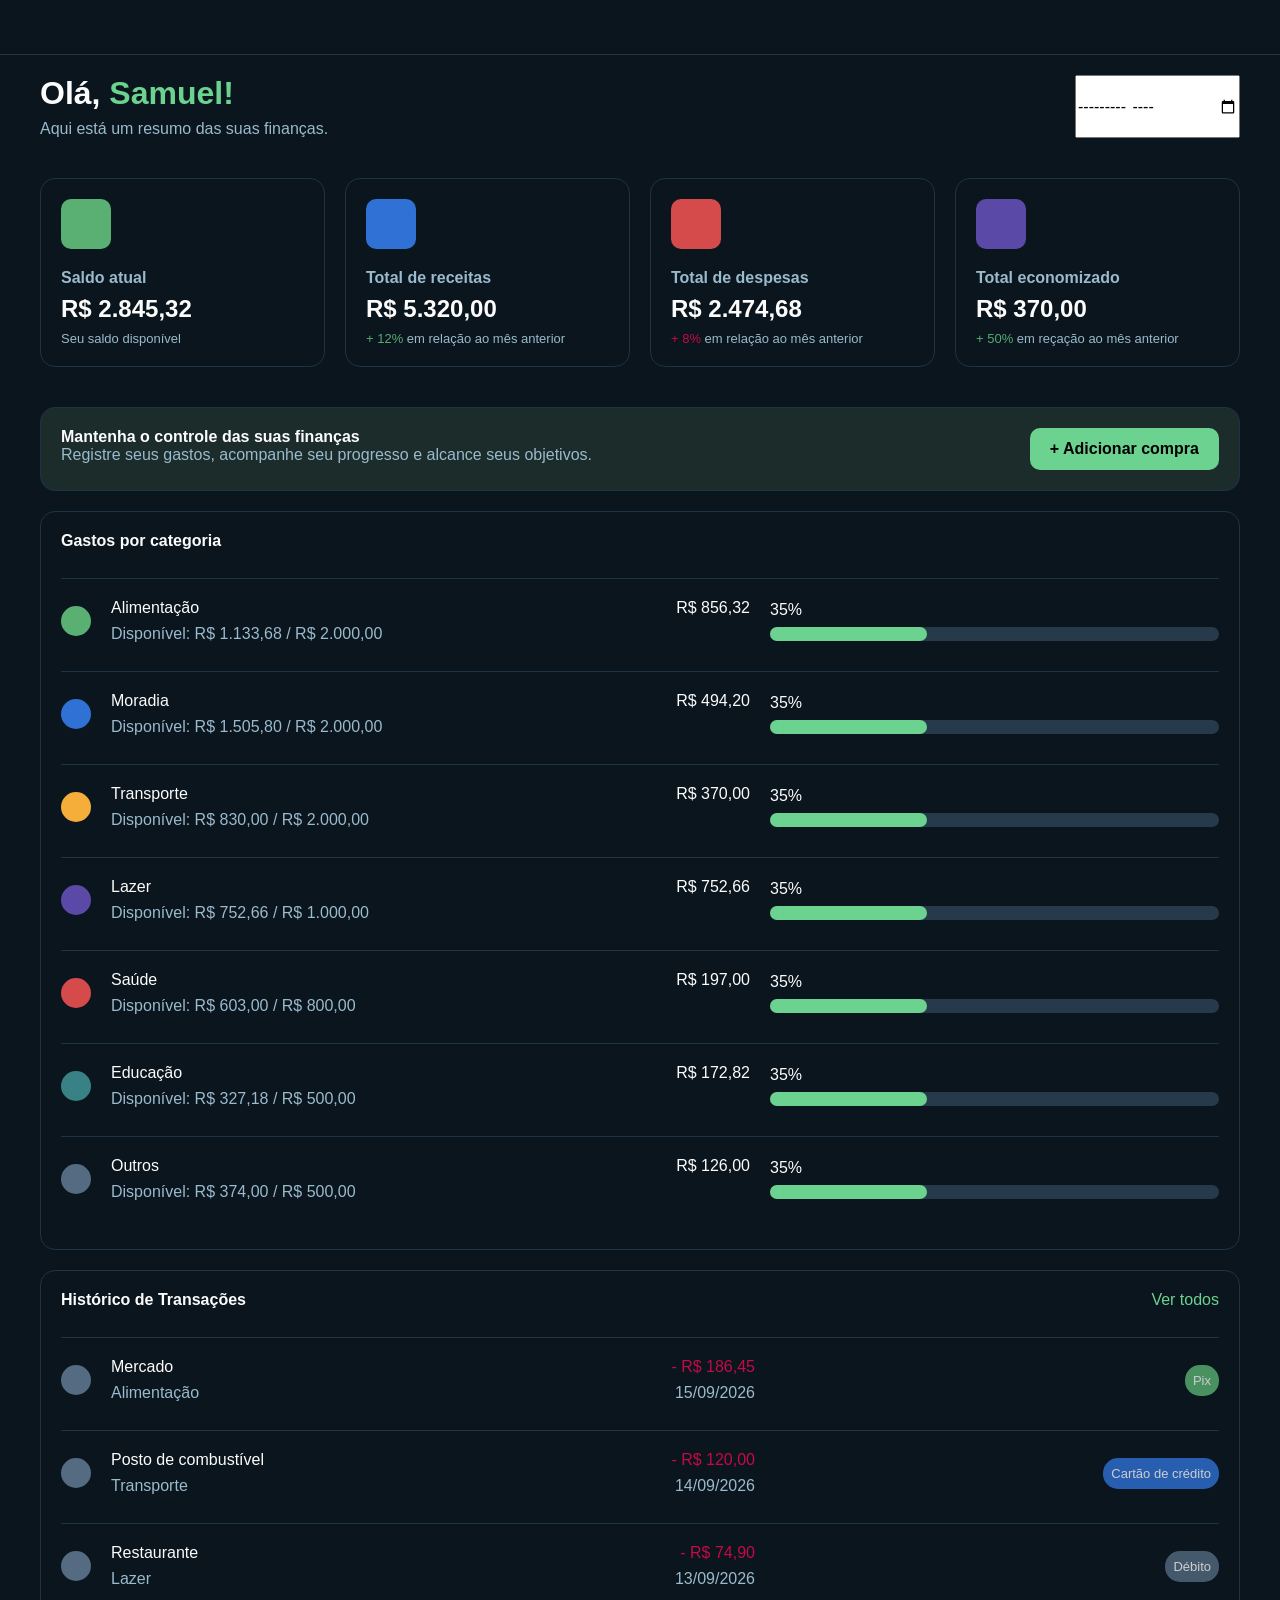
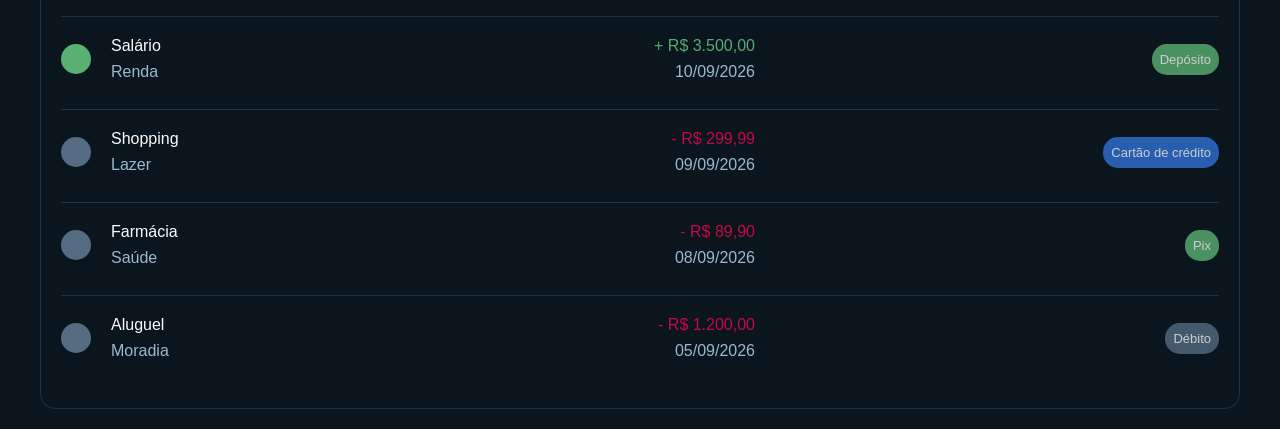
==== commit 7bffb069: "index.html finished" ====
--- a/frontend/index.html
+++ b/frontend/index.html
@@ -67,138 +67,138 @@
 
             <section class="dashboard">
                 <div class="dashboard-column">
-                    <article class="card category-summary">
-                        <header class="card--title">Gastos por categoria</header>
-
-                        <ul class="list">
-                            <li class="list-item">
-                                <div class="category--icon" style="background-color: var(--color-green);"></div>
-                                <div class="list-infos">
-                                    <div class="category-header">
-                                        <p>Alimentação</p>
-                                        <p>R$ 856,32</p>
-                                    </div>
-
-                                    <p>Disponível: R$ 1.133,68 / R$ 2.000,00</p>
-                                </div>
-                                <div class="spend-progress">
-                                    <p>35%</p>
-                                    <div class="progress-bar">
-                                        <div class="progress-width"></div>
-                                    </div>
-                                </div>
-                            </li>
-                            <li class="list-item">
-                                <div class="category--icon" style="background-color: var(--color-blue);"></div>
-                                <div class="list-infos">
-                                    <div class="category-header">
-                                        <p>Moradia</p>
-                                        <p>R$ 494,20</p>
-                                    </div>
-
-                                    <p>Disponível: R$ 1.505,80 / R$ 2.000,00</p>
-                                </div>
-                                <div class="spend-progress">
-                                    <p>35%</p>
-                                    <div class="progress-bar">
-                                        <div class="progress-width"></div>
-                                    </div>
-                                </div>
-                            </li>
-                            <li class="list-item">
-                                <div class="category--icon" style="background-color: var(--color-yellow);"></div>
-                                <div class="list-infos">
-                                    <div class="category-header">
-                                        <p>Transporte</p>
-                                        <p>R$ 370,00</p>
-                                    </div>
-
-                                    <p>Disponível: R$ 830,00 / R$ 2.000,00</p>
-                                </div>
-                                <div class="spend-progress">
-                                    <p>35%</p>
-                                    <div class="progress-bar">
-                                        <div class="progress-width"></div>
-                                    </div>
-                                </div>
-                            </li>
-                            <li class="list-item">
-                                <div class="category--icon" style="background-color: var(--color-purple);"></div>
-                                <div class="list-infos">
-                                    <div class="category-header">
-                                        <p>Lazer</p>
-                                        <p>R$ 752,66</p>
-                                    </div>
-
-                                    <p>Disponível: R$ 752,66 / R$ 1.000,00</p>
-                                </div>
-                                <div class="spend-progress">
-                                    <p>35%</p>
-                                    <div class="progress-bar">
-                                        <div class="progress-width"></div>
-                                    </div>
-                                </div>
-                            </li>
-                            <li class="list-item">
-                                <div class="category--icon" style="background-color: var(--color-red);"></div>
-                                <div class="list-infos">
-                                    <div class="category-header">
-                                        <p>Saúde</p>
-                                        <p>R$ 197,00</p>
-                                    </div>
-
-                                    <p>Disponível: R$ 603,00 / R$ 800,00</p>
-                                </div>
-                                <div class="spend-progress">
-                                    <p>35%</p>
-                                    <div class="progress-bar">
-                                        <div class="progress-width"></div>
-                                    </div>
-                                </div>
-                            </li>
-                            <li class="list-item">
-                                <div class="category--icon" style="background-color: var(--color-cyan);"></div>
-                                <div class="list-infos">
-                                    <div class="category-header">
-                                        <p>Educação</p>
-                                        <p>R$ 172,82</p>
-                                    </div>
-
-                                    <p>Disponível: R$ 327,18 / R$ 500,00</p>
-                                </div>
-                                <div class="spend-progress">
-                                    <p>35%</p>
-                                    <div class="progress-bar">
-                                        <div class="progress-width"></div>
-                                    </div>
-                                </div>
-                            </li>
-                            <li class="list-item">
-                                <div class="category--icon" style="background-color: var(--color-gray);"></div>
-                                <div class="list-infos">
-                                    <div class="category-header">
-                                        <p>Outros</p>
-                                        <p>R$ 126,00</p>
-                                    </div>
-
-                                    <p>Disponível: R$ 374,00 / R$ 500,00</p>
-                                </div>
-                                <div class="spend-progress">
-                                    <p>35%</p>
-                                    <div class="progress-bar">
-                                        <div class="progress-width"></div>
-                                    </div>
-                                </div>
-                            </li>
-                        </ul>
-                    </article>
-
                     <article class="card new-purchase">
                         <div>
                             <p class="card--title">Mantenha o controle das suas finanças</p>
                             <p>Registre seus gastos, acompanhe seu progresso e alcance seus objetivos.</p>
                         </div>
                         <button class="primary--btn">+ Adicionar compra</button>
+                    </article>
+
+                    <article class="card category-summary">
+                        <header class="card--title">Gastos por categoria</header>
+
+                        <ul class="list">
+                            <li class="list-item">
+                                <div class="category--icon" style="background-color: var(--color-green);"></div>
+                                <div class="list-infos">
+                                    <div class="category-header">
+                                        <p>Alimentação</p>
+                                        <p>R$ 856,32</p>
+                                    </div>
+
+                                    <p>Disponível: R$ 1.133,68 / R$ 2.000,00</p>
+                                </div>
+                                <div class="spend-progress">
+                                    <p>35%</p>
+                                    <div class="progress-bar">
+                                        <div class="progress-width"></div>
+                                    </div>
+                                </div>
+                            </li>
+                            <li class="list-item">
+                                <div class="category--icon" style="background-color: var(--color-blue);"></div>
+                                <div class="list-infos">
+                                    <div class="category-header">
+                                        <p>Moradia</p>
+                                        <p>R$ 494,20</p>
+                                    </div>
+
+                                    <p>Disponível: R$ 1.505,80 / R$ 2.000,00</p>
+                                </div>
+                                <div class="spend-progress">
+                                    <p>35%</p>
+                                    <div class="progress-bar">
+                                        <div class="progress-width"></div>
+                                    </div>
+                                </div>
+                            </li>
+                            <li class="list-item">
+                                <div class="category--icon" style="background-color: var(--color-yellow);"></div>
+                                <div class="list-infos">
+                                    <div class="category-header">
+                                        <p>Transporte</p>
+                                        <p>R$ 370,00</p>
+                                    </div>
+
+                                    <p>Disponível: R$ 830,00 / R$ 2.000,00</p>
+                                </div>
+                                <div class="spend-progress">
+                                    <p>35%</p>
+                                    <div class="progress-bar">
+                                        <div class="progress-width"></div>
+                                    </div>
+                                </div>
+                            </li>
+                            <li class="list-item">
+                                <div class="category--icon" style="background-color: var(--color-purple);"></div>
+                                <div class="list-infos">
+                                    <div class="category-header">
+                                        <p>Lazer</p>
+                                        <p>R$ 752,66</p>
+                                    </div>
+
+                                    <p>Disponível: R$ 752,66 / R$ 1.000,00</p>
+                                </div>
+                                <div class="spend-progress">
+                                    <p>35%</p>
+                                    <div class="progress-bar">
+                                        <div class="progress-width"></div>
+                                    </div>
+                                </div>
+                            </li>
+                            <li class="list-item">
+                                <div class="category--icon" style="background-color: var(--color-red);"></div>
+                                <div class="list-infos">
+                                    <div class="category-header">
+                                        <p>Saúde</p>
+                                        <p>R$ 197,00</p>
+                                    </div>
+
+                                    <p>Disponível: R$ 603,00 / R$ 800,00</p>
+                                </div>
+                                <div class="spend-progress">
+                                    <p>35%</p>
+                                    <div class="progress-bar">
+                                        <div class="progress-width"></div>
+                                    </div>
+                                </div>
+                            </li>
+                            <li class="list-item">
+                                <div class="category--icon" style="background-color: var(--color-cyan);"></div>
+                                <div class="list-infos">
+                                    <div class="category-header">
+                                        <p>Educação</p>
+                                        <p>R$ 172,82</p>
+                                    </div>
+
+                                    <p>Disponível: R$ 327,18 / R$ 500,00</p>
+                                </div>
+                                <div class="spend-progress">
+                                    <p>35%</p>
+                                    <div class="progress-bar">
+                                        <div class="progress-width"></div>
+                                    </div>
+                                </div>
+                            </li>
+                            <li class="list-item">
+                                <div class="category--icon" style="background-color: var(--color-gray);"></div>
+                                <div class="list-infos">
+                                    <div class="category-header">
+                                        <p>Outros</p>
+                                        <p>R$ 126,00</p>
+                                    </div>
+
+                                    <p>Disponível: R$ 374,00 / R$ 500,00</p>
+                                </div>
+                                <div class="spend-progress">
+                                    <p>35%</p>
+                                    <div class="progress-bar">
+                                        <div class="progress-width"></div>
+                                    </div>
+                                </div>
+                            </li>
+                        </ul>
                     </article>
                 </div>
                 
@@ -210,9 +210,124 @@
                     
                     <ul class="list">
                         <li class="list-item">
-                            <div class="category--icon"></div>
-                            <div class="item-infos"></div>
-                            <div class="tag"></div>
+                            <div class="category--icon" style="background-color: var(--color-gray);"></div>
+                            <div class="list-infos">
+                                <div class="category-header">
+                                    <p>Mercado</p>
+                                    <p class="danger">- R$ 186,45</p>
+                                </div>
+
+                                <div class="category-description">
+                                    <p>Alimentação</p>
+                                    <p>15/09/2026</p>
+                                </div>
+                            </div>
+                            <div class="tag-column">
+                                <span class="tag tag--pix">Pix</span>
+                            </div>
+                        </li>
+                        <li class="list-item">
+                            <div class="category--icon" style="background-color: var(--color-gray);"></div>
+                            <div class="list-infos">
+                                <div class="category-header">
+                                    <p>Posto de combustível</p>
+                                    <p class="danger">- R$ 120,00</p>
+                                </div>
+
+                                <div class="category-description">
+                                    <p>Transporte</p>
+                                    <p>14/09/2026</p>
+                                </div>
+                            </div>
+                            <div class="tag-column">
+                                <span class="tag tag--credito">Cartão de crédito</span>
+                            </div>
+                        </li>
+                        <li class="list-item">
+                            <div class="category--icon" style="background-color: var(--color-gray);"></div>
+                            <div class="list-infos">
+                                <div class="category-header">
+                                    <p>Restaurante</p>
+                                    <p class="danger">- R$ 74,90</p>
+                                </div>
+
+                                <div class="category-description">
+                                    <p>Lazer</p>
+                                    <p>13/09/2026</p>
+                                </div>
+                            </div>
+                            <div class="tag-column">
+                                <span class="tag tag--debito">Débito</span>
+                            </div>
+                        </li>
+                        <li class="list-item">
+                            <div class="category--icon" style="background-color: var(--color-green);"></div>
+                            <div class="list-infos">
+                                <div class="category-header">
+                                    <p>Salário</p>
+                                    <p class="safe">+ R$ 3.500,00</p>
+                                </div>
+
+                                <div class="category-description">
+                                    <p>Renda</p>
+                                    <p>10/09/2026</p>
+                                </div>
+                            </div>
+                            <div class="tag-column">
+                                <span class="tag tag--deposito">Depósito</span>
+                            </div>
+                        </li>
+                        <li class="list-item">
+                            <div class="category--icon" style="background-color: var(--color-gray);"></div>
+                            <div class="list-infos">
+                                <div class="category-header">
+                                    <p>Shopping</p>
+                                    <p class="danger">- R$ 299,99</p>
+                                </div>
+
+                                <div class="category-description">
+                                    <p>Lazer</p>
+                                    <p>09/09/2026</p>
+                                </div>
+                            </div>
+                            <div class="tag-column">
+                                <span class="tag tag--credito">Cartão de crédito</span>
+                            </div>
+                        </li>
+                        <li class="list-item">
+                            <div class="category--icon" style="background-color: var(--color-gray);"></div>
+                            <div class="list-infos">
+                                <div class="category-header">
+                                    <p>Farmácia</p>
+                                    <p class="danger">- R$ 89,90</p>
+                                </div>
+
+                                <div class="category-description">
+                                    <p>Saúde</p>
+                                    <p>08/09/2026</p>
+                                </div>
+                            </div>
+                            <div class="tag-column">
+                                <span class="tag tag--pix">Pix</span>
+                            </div>
+                        </li>
+                        <li class="list-item">
+                            <div class="category--icon" style="background-color: var(--color-gray);"></div>
+                            <div class="list-infos">
+                                <div class="category-header">
+                                    <p>Aluguel</p>
+                                    <p class="danger">- R$ 1.200,00</p>
+                                </div>
+
+                                <div class="category-description">
+                                    <p>Moradia</p>
+                                    <p>05/09/2026</p>
+                                </div>
+                            </div>
+                            <div class="tag-column">
+                                <span class="tag tag--debito">Débito</span>
+                            </div>
+                            
                         </li>
                     </ul>
                 </article>
--- a/frontend/css/components.css
+++ b/frontend/css/components.css
@@ -42,11 +42,11 @@
 
 /* growth indicators */
 .safe {
-    color: var(--color-safe);
+    color: var(--color-safe) !important;
 }
 
 .danger {
-    color: var(--color-danger);
+    color: var(--color-danger) !important;
 }
 
 /* buttons */
@@ -67,4 +67,32 @@
 
 .primary--btn:active {
     opacity: 0.8;
+}
+
+/* tags */
+.tag {
+    background-color: var(--color-input);
+    padding: var(--spacing-small);
+    font-size: small;
+    font-weight: 500;
+
+    opacity: 0.8;
+
+    border-radius: var(--radius-large);
+}
+
+.tag--pix {
+    background-color: var(--color-green);
+}
+
+.tag--credito {
+    background-color: var(--color-blue);
+}
+
+.tag--debito {
+    background-color: var(--color-gray);
+}
+
+.tag--deposito {
+    background-color: var(--color-green);
 }
--- a/frontend/css/index.css
+++ b/frontend/css/index.css
@@ -56,6 +56,14 @@
 }
 
 /* category summary */
+.list {
+    display: flex;
+    flex-direction: column;
+    gap: var(--spacing-medium);
+
+    margin: var(--spacing-large) 0;
+}
+
 .list-item {
     display: flex;
     flex-wrap: wrap;
@@ -68,14 +76,6 @@
     padding-top: var(--spacing-large);
 
     margin: var(--spacing-small) 0;
-}
-
-.list {
-    display: flex;
-    flex-direction: column;
-    gap: var(--spacing-medium);
-
-    margin: var(--spacing-large) 0;
 }
 
 .list-infos {
@@ -93,6 +93,11 @@
 
 .category-header p {
     color: var(--color-text-primary);
+}
+
+.category-description {
+    display: flex;
+    justify-content: space-between;
 }
 
 .spend-progress {
@@ -143,4 +148,12 @@
     flex-wrap: wrap;
     justify-content: space-between;
     gap: var(--spacing-medium);
+}
+
+.tag-column {
+    flex: 1 1 100px;
+
+    display: flex;
+    justify-content: flex-end;
+    align-items: center;
 }
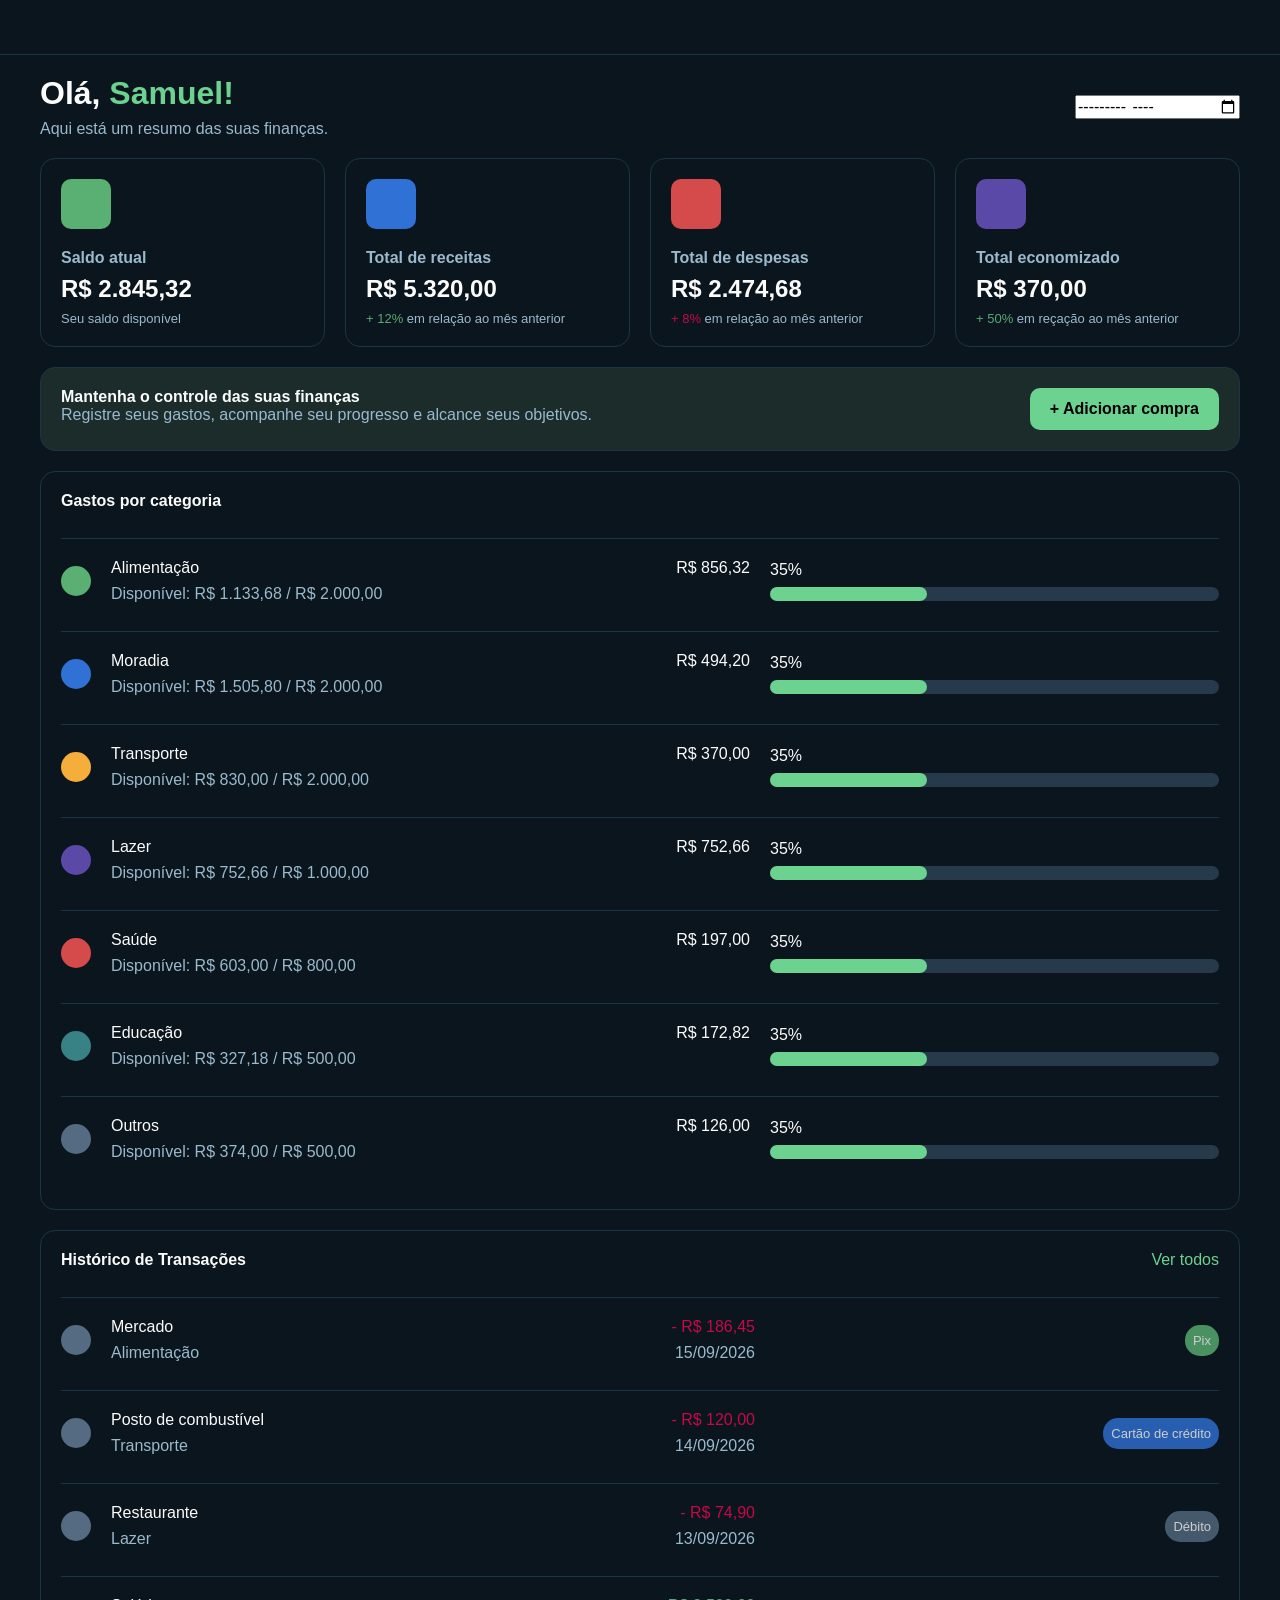
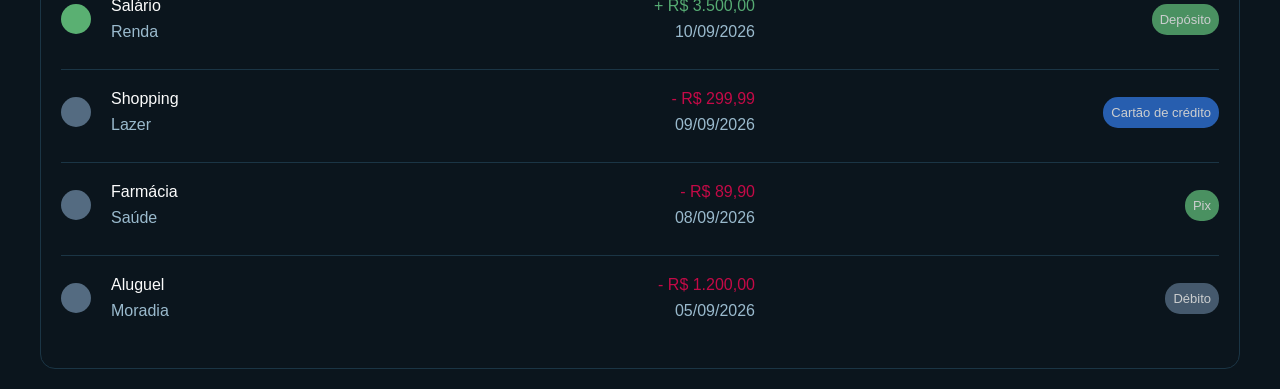
==== commit 441452f4: "started transactions.html" ====
--- a/frontend/index.html
+++ b/frontend/index.html
@@ -10,7 +10,7 @@
     <link rel="stylesheet" href="css/layout.css">
     <link rel="stylesheet" href="css/variables.css">
     <link rel="stylesheet" href="css/components.css">   
-    <link rel="stylesheet" href="css/index.css"> 
+    <link rel="stylesheet" href="css/pages/index.css"> 
 </head>
 <body>
     <main>
@@ -23,7 +23,7 @@
                     <p>Aqui está um resumo das suas finanças.</p>
                 </div>
 
-                <input type="month" class="calendar" name="calendar" id="calendar">
+                <input type="month" class="input--month" name="calendar" id="calendar">
             </header>
 
             <section class="summary">
@@ -72,7 +72,7 @@
                             <p class="card--title">Mantenha o controle das suas finanças</p>
                             <p>Registre seus gastos, acompanhe seu progresso e alcance seus objetivos.</p>
                         </div>
-                        <button class="primary--btn">+ Adicionar compra</button>
+                        <button class="btn primary--btn">+ Adicionar compra</button>
                     </article>
 
                     <article class="card category-summary">
@@ -205,7 +205,7 @@
                 <article class="card transaction-history">
                     <header class="transaction-header">
                         <p class="card--title">Histórico de Transações</p>
-                        <a href="">Ver todos</a>
+                        <a href="transactions.html">Ver todos</a>
                     </header>
                     
                     <ul class="list">
--- a/frontend/css/global.css
+++ b/frontend/css/global.css
@@ -6,6 +6,7 @@
 
 a {
     color: var(--color-primary);
+    cursor: pointer;
 }
 
 h1,h2,h3 {
--- a/frontend/css/layout.css
+++ b/frontend/css/layout.css
@@ -5,6 +5,10 @@
 }
 
 .interface {
+    display: flex;
+    flex-direction: column;
+    gap: var(--spacing-large);
+
     padding: var(--spacing-large) var(--spacing-xl);
 }
 
@@ -15,5 +19,6 @@
     gap: var(--spacing-large);
 
     justify-content: space-between;
+    align-items: center;
 }
 
--- a/frontend/css/components.css
+++ b/frontend/css/components.css
@@ -25,6 +25,8 @@
 
 /* icons */
 .icon {
+    flex-shrink: 0;
+
     width: 50px;
     height: 50px;
 
@@ -61,11 +63,22 @@
     font-weight: 600;
 }
 
-.primary--btn:hover {
+.tertiary--btn {
+    background-color: transparent;
+    color: var(--color-primary);
+
+    font-size: small;
+
+    padding: var(--spacing-medium) var(--spacing-large);
+
+    border: none;
+}
+
+.btn:hover {
     opacity: 0.9;
 }
 
-.primary--btn:active {
+.btn:active {
     opacity: 0.8;
 }
 
@@ -95,4 +108,37 @@
 
 .tag--deposito {
     background-color: var(--color-green);
-}+}
+
+/* filters section and inputs */
+.filters--section {
+    display: flex;
+    flex-wrap: wrap;
+    gap: var(--spacing-medium);
+}
+
+.filters--section > input, select {
+    flex: 1 1 auto;
+
+    font-size: small;
+    font-weight: 600;
+
+    background-color: var(--color-surface);
+    color: var(--color-text-primary);
+    
+    padding: var(--spacing-small) var(--spacing-medium); 
+
+    border-radius: var(--radius-medium);
+    border: 1px solid var(--color-border);
+    outline: none;
+}
+
+.input--search::placeholder {
+    color: var(--color-text-secondary) !important;
+}
+
+.input--search {
+    color: var(--color-secondary) !important;
+}
+
+/* write general table style here */
--- a/frontend/css/pages/index.css
+++ b/frontend/css/pages/index.css
@@ -0,0 +1,157 @@
+.summary {
+    display: flex;
+    flex-wrap: wrap;
+    gap: var(--spacing-large);
+}
+
+.summary-card {
+    display: flex;
+    flex-wrap: wrap;
+    flex: 1 1 200px;
+
+    gap: var(--spacing-large);
+}
+
+.summary-infos {
+    display: flex;
+    flex-direction: column;
+
+    flex: 1 1 200px;
+    gap: var(--spacing-small);
+}
+
+.summary-title {
+    font-weight: 600;
+}
+
+.summary-balance {
+    font-size: x-large;
+    font-weight: 600;
+
+    color: var(--color-text-primary);
+}
+
+.summary-description {
+    font-size: small;
+}
+
+.dashboard {
+    display: flex;
+    flex-wrap: wrap;
+
+    gap: var(--spacing-large);
+}
+
+.dashboard > * {
+    flex-grow: 1;
+}
+
+.dashboard-column {
+    display: flex;
+    flex-direction: column;
+
+    gap: var(--spacing-large);
+}
+
+/* category summary */
+.list {
+    display: flex;
+    flex-direction: column;
+    gap: var(--spacing-medium);
+
+    margin: var(--spacing-large) 0;
+}
+
+.list-item {
+    display: flex;
+    flex-wrap: wrap;
+    gap: var(--spacing-large);
+
+    justify-content: space-between;
+    align-items: center;
+
+    border-top: 1px solid var(--color-border);
+    padding-top: var(--spacing-large);
+
+    margin: var(--spacing-small) 0;
+}
+
+.list-infos {
+    display: flex;
+    flex-direction: column;
+    gap: var(--spacing-small);
+
+    flex: 1 1 300px;
+}
+
+.category-header {
+    display: flex;
+    justify-content: space-between;
+}
+
+.category-header p {
+    color: var(--color-text-primary);
+}
+
+.category-description {
+    display: flex;
+    justify-content: space-between;
+}
+
+.spend-progress {
+    flex: 1 1 110px;
+
+    display: flex;
+    flex-direction: column;
+    gap: var(--spacing-small);
+}
+
+.spend-progress > * {
+    flex: 1 1 auto;
+}
+
+.spend-progress p {
+    color: var(--color-text-primary);
+}
+
+.progress-bar {
+    height: 14px;
+    max-height: 14px;
+
+    background-color: var(--color-input);
+
+    border-radius: 7px;
+}
+
+.progress-width {
+    height: 100%;
+    width: 35%;
+
+    background-color: var(--color-primary);
+
+    border-radius: 7px;
+}
+
+.new-purchase {
+    display: flex;
+    flex-wrap: wrap;
+    justify-content: space-between;
+    gap: var(--spacing-large);
+
+    background-color: #8dd38d1e;
+}
+
+.transaction-header {
+    display: flex;
+    flex-wrap: wrap;
+    justify-content: space-between;
+    gap: var(--spacing-medium);
+}
+
+.tag-column {
+    flex: 1 1 100px;
+
+    display: flex;
+    justify-content: flex-end;
+    align-items: center;
+}
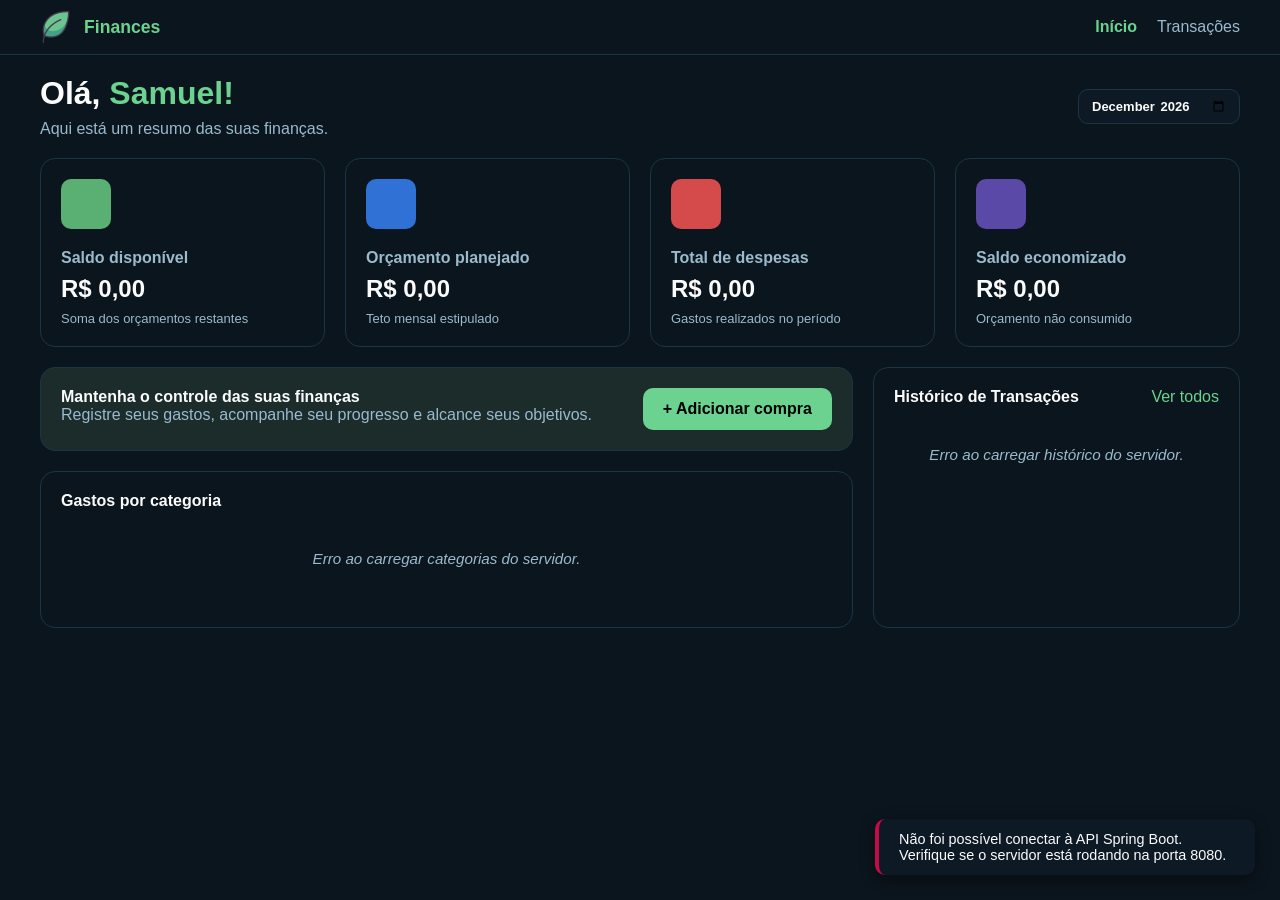
==== commit 0068b940: "connected backend to frontend" ====
--- a/frontend/index.html
+++ b/frontend/index.html
@@ -11,10 +11,22 @@
     <link rel="stylesheet" href="css/variables.css">
     <link rel="stylesheet" href="css/components.css">   
     <link rel="stylesheet" href="css/pages/index.css"> 
+    <link rel="stylesheet" href="css/modal.css">
 </head>
 <body>
     <main>
-        <header class="topbar"></header>
+        <header class="topbar">
+            <div style="display: flex; align-items: center; justify-content: space-between; height: 100%; padding: 0 var(--spacing-xl);">
+                <div style="display: flex; align-items: center; gap: 12px;">
+                    <img src="images/finances-logo.png" alt="Finances" width="32" height="32">
+                    <span style="font-weight: 700; color: var(--color-primary); font-size: 1.1rem;">Finances</span>
+                </div>
+                <nav style="display: flex; gap: var(--spacing-large);">
+                    <a href="index.html" style="color: var(--color-primary); text-decoration: none; font-weight: 600;">Início</a>
+                    <a href="transactions.html" style="color: var(--color-text-secondary); text-decoration: none; font-weight: 500;">Transações</a>
+                </nav>
+            </div>
+        </header>
 
         <div class="interface">
             <header class="page--header">
@@ -30,18 +42,18 @@
                 <article class="card summary-card">
                     <div class="icon" style="background-color: var(--color-green);"></div>
                     <div class="summary-infos">
-                        <p class="summary-title">Saldo atual</p>
-                        <p class="summary-balance">R$ 2.845,32</p>
-                        <p class="summary-description">Seu saldo disponível</p>
+                        <p class="summary-title">Saldo disponível</p>
+                        <p class="summary-balance" id="summary-current-balance">R$ 0,00</p>
+                        <p class="summary-description">Soma dos orçamentos restantes</p>
                     </div>
                 </article>
                 
                 <article class="card summary-card">
                     <div class="icon" style="background-color: var(--color-blue);"></div>
                     <div class="summary-infos">
-                        <p class="summary-title">Total de receitas</p>
-                        <p class="summary-balance">R$ 5.320,00</p>
-                        <p class="summary-description"><span class="safe">+ 12%</span> em relação ao mês anterior</p>
+                        <p class="summary-title">Orçamento planejado</p>
+                        <p class="summary-balance" id="summary-total-budget">R$ 0,00</p>
+                        <p class="summary-description">Teto mensal estipulado</p>
                     </div>
                 </article>
 
@@ -49,18 +61,17 @@
                     <div class="icon" style="background-color: var(--color-red);"></div>
                     <div class="summary-infos">
                         <p class="summary-title">Total de despesas</p>
-                        <p class="summary-balance">R$ 2.474,68</p>
-                        <p class="summary-description"><span class="danger">+ 8%</span> em relação ao mês anterior</p>
+                        <p class="summary-balance" id="summary-total-expenses">R$ 0,00</p>
+                        <p class="summary-description">Gastos realizados no período</p>
                     </div>
                 </article>
 
                 <article class="card summary-card">
                     <div class="icon" style="background-color: var(--color-purple);"></div>
                     <div class="summary-infos">
-                        <p class="summary-title">Total economizado</p>
-                        <p class="summary-balance">R$ 370,00
-                        </p>
-                        <p class="summary-description"><span class="safe">+ 50%</span> em reçação ao mês anterior</p>
+                        <p class="summary-title">Saldo economizado</p>
+                        <p class="summary-balance" id="summary-total-saved">R$ 0,00</p>
+                        <p class="summary-description">Orçamento não consumido</p>
                     </div>
                 </article>
             </section>
@@ -72,132 +83,13 @@
                             <p class="card--title">Mantenha o controle das suas finanças</p>
                             <p>Registre seus gastos, acompanhe seu progresso e alcance seus objetivos.</p>
                         </div>
-                        <button class="btn primary--btn">+ Adicionar compra</button>
+                        <button class="btn primary--btn" id="btn-new-purchase">+ Adicionar compra</button>
                     </article>
 
                     <article class="card category-summary">
                         <header class="card--title">Gastos por categoria</header>
-
-                        <ul class="list">
-                            <li class="list-item">
-                                <div class="category--icon" style="background-color: var(--color-green);"></div>
-                                <div class="list-infos">
-                                    <div class="category-header">
-                                        <p>Alimentação</p>
-                                        <p>R$ 856,32</p>
-                                    </div>
-
-                                    <p>Disponível: R$ 1.133,68 / R$ 2.000,00</p>
-                                </div>
-                                <div class="spend-progress">
-                                    <p>35%</p>
-                                    <div class="progress-bar">
-                                        <div class="progress-width"></div>
-                                    </div>
-                                </div>
-                            </li>
-                            <li class="list-item">
-                                <div class="category--icon" style="background-color: var(--color-blue);"></div>
-                                <div class="list-infos">
-                                    <div class="category-header">
-                                        <p>Moradia</p>
-                                        <p>R$ 494,20</p>
-                                    </div>
-
-                                    <p>Disponível: R$ 1.505,80 / R$ 2.000,00</p>
-                                </div>
-                                <div class="spend-progress">
-                                    <p>35%</p>
-                                    <div class="progress-bar">
-                                        <div class="progress-width"></div>
-                                    </div>
-                                </div>
-                            </li>
-                            <li class="list-item">
-                                <div class="category--icon" style="background-color: var(--color-yellow);"></div>
-                                <div class="list-infos">
-                                    <div class="category-header">
-                                        <p>Transporte</p>
-                                        <p>R$ 370,00</p>
-                                    </div>
-
-                                    <p>Disponível: R$ 830,00 / R$ 2.000,00</p>
-                                </div>
-                                <div class="spend-progress">
-                                    <p>35%</p>
-                                    <div class="progress-bar">
-                                        <div class="progress-width"></div>
-                                    </div>
-                                </div>
-                            </li>
-                            <li class="list-item">
-                                <div class="category--icon" style="background-color: var(--color-purple);"></div>
-                                <div class="list-infos">
-                                    <div class="category-header">
-                                        <p>Lazer</p>
-                                        <p>R$ 752,66</p>
-                                    </div>
-
-                                    <p>Disponível: R$ 752,66 / R$ 1.000,00</p>
-                                </div>
-                                <div class="spend-progress">
-                                    <p>35%</p>
-                                    <div class="progress-bar">
-                                        <div class="progress-width"></div>
-                                    </div>
-                                </div>
-                            </li>
-                            <li class="list-item">
-                                <div class="category--icon" style="background-color: var(--color-red);"></div>
-                                <div class="list-infos">
-                                    <div class="category-header">
-                                        <p>Saúde</p>
-                                        <p>R$ 197,00</p>
-                                    </div>
-
-                                    <p>Disponível: R$ 603,00 / R$ 800,00</p>
-                                </div>
-                                <div class="spend-progress">
-                                    <p>35%</p>
-                                    <div class="progress-bar">
-                                        <div class="progress-width"></div>
-                                    </div>
-                                </div>
-                            </li>
-                            <li class="list-item">
-                                <div class="category--icon" style="background-color: var(--color-cyan);"></div>
-                                <div class="list-infos">
-                                    <div class="category-header">
-                                        <p>Educação</p>
-                                        <p>R$ 172,82</p>
-                                    </div>
-
-                                    <p>Disponível: R$ 327,18 / R$ 500,00</p>
-                                </div>
-                                <div class="spend-progress">
-                                    <p>35%</p>
-                                    <div class="progress-bar">
-                                        <div class="progress-width"></div>
-                                    </div>
-                                </div>
-                            </li>
-                            <li class="list-item">
-                                <div class="category--icon" style="background-color: var(--color-gray);"></div>
-                                <div class="list-infos">
-                                    <div class="category-header">
-                                        <p>Outros</p>
-                                        <p>R$ 126,00</p>
-                                    </div>
-
-                                    <p>Disponível: R$ 374,00 / R$ 500,00</p>
-                                </div>
-                                <div class="spend-progress">
-                                    <p>35%</p>
-                                    <div class="progress-bar">
-                                        <div class="progress-width"></div>
-                                    </div>
-                                </div>
-                            </li>
+                        <ul class="list" id="categories-list">
+                            <li class="state-loading">Carregando categorias...</li>
                         </ul>
                     </article>
                 </div>
@@ -208,131 +100,14 @@
                         <a href="transactions.html">Ver todos</a>
                     </header>
                     
-                    <ul class="list">
-                        <li class="list-item">
-                            <div class="category--icon" style="background-color: var(--color-gray);"></div>
-                            <div class="list-infos">
-                                <div class="category-header">
-                                    <p>Mercado</p>
-                                    <p class="danger">- R$ 186,45</p>
-                                </div>
-
-                                <div class="category-description">
-                                    <p>Alimentação</p>
-                                    <p>15/09/2026</p>
-                                </div>
-                            </div>
-                            <div class="tag-column">
-                                <span class="tag tag--pix">Pix</span>
-                            </div>
-                        </li>
-                        <li class="list-item">
-                            <div class="category--icon" style="background-color: var(--color-gray);"></div>
-                            <div class="list-infos">
-                                <div class="category-header">
-                                    <p>Posto de combustível</p>
-                                    <p class="danger">- R$ 120,00</p>
-                                </div>
-
-                                <div class="category-description">
-                                    <p>Transporte</p>
-                                    <p>14/09/2026</p>
-                                </div>
-                            </div>
-                            <div class="tag-column">
-                                <span class="tag tag--credito">Cartão de crédito</span>
-                            </div>
-                        </li>
-                        <li class="list-item">
-                            <div class="category--icon" style="background-color: var(--color-gray);"></div>
-                            <div class="list-infos">
-                                <div class="category-header">
-                                    <p>Restaurante</p>
-                                    <p class="danger">- R$ 74,90</p>
-                                </div>
-
-                                <div class="category-description">
-                                    <p>Lazer</p>
-                                    <p>13/09/2026</p>
-                                </div>
-                            </div>
-                            <div class="tag-column">
-                                <span class="tag tag--debito">Débito</span>
-                            </div>
-                        </li>
-                        <li class="list-item">
-                            <div class="category--icon" style="background-color: var(--color-green);"></div>
-                            <div class="list-infos">
-                                <div class="category-header">
-                                    <p>Salário</p>
-                                    <p class="safe">+ R$ 3.500,00</p>
-                                </div>
-
-                                <div class="category-description">
-                                    <p>Renda</p>
-                                    <p>10/09/2026</p>
-                                </div>
-                            </div>
-                            <div class="tag-column">
-                                <span class="tag tag--deposito">Depósito</span>
-                            </div>
-                        </li>
-                        <li class="list-item">
-                            <div class="category--icon" style="background-color: var(--color-gray);"></div>
-                            <div class="list-infos">
-                                <div class="category-header">
-                                    <p>Shopping</p>
-                                    <p class="danger">- R$ 299,99</p>
-                                </div>
-
-                                <div class="category-description">
-                                    <p>Lazer</p>
-                                    <p>09/09/2026</p>
-                                </div>
-                            </div>
-                            <div class="tag-column">
-                                <span class="tag tag--credito">Cartão de crédito</span>
-                            </div>
-                        </li>
-                        <li class="list-item">
-                            <div class="category--icon" style="background-color: var(--color-gray);"></div>
-                            <div class="list-infos">
-                                <div class="category-header">
-                                    <p>Farmácia</p>
-                                    <p class="danger">- R$ 89,90</p>
-                                </div>
-
-                                <div class="category-description">
-                                    <p>Saúde</p>
-                                    <p>08/09/2026</p>
-                                </div>
-                            </div>
-                            <div class="tag-column">
-                                <span class="tag tag--pix">Pix</span>
-                            </div>
-                        </li>
-                        <li class="list-item">
-                            <div class="category--icon" style="background-color: var(--color-gray);"></div>
-                            <div class="list-infos">
-                                <div class="category-header">
-                                    <p>Aluguel</p>
-                                    <p class="danger">- R$ 1.200,00</p>
-                                </div>
-
-                                <div class="category-description">
-                                    <p>Moradia</p>
-                                    <p>05/09/2026</p>
-                                </div>
-                            </div>
-                            <div class="tag-column">
-                                <span class="tag tag--debito">Débito</span>
-                            </div>
-                            
-                        </li>
+                    <ul class="list" id="recent-purchases-list">
+                        <li class="state-loading">Carregando histórico...</li>
                     </ul>
                 </article>
             </section>
         </div>
     </main>
+
+    <script type="module" src="js/index.js"></script>
 </body>
 </html>
--- a/frontend/css/components.css
+++ b/frontend/css/components.css
@@ -63,6 +63,18 @@
     font-weight: 600;
 }
 
+.secondary--btn {
+    background-color: transparent;
+    color: var(--color-text-primary);
+
+    padding: var(--spacing-small);
+
+    border: none;
+    border-radius: 50%;
+
+    cursor: pointer;
+}
+
 .tertiary--btn {
     background-color: transparent;
     color: var(--color-primary);
@@ -80,6 +92,10 @@
 
 .btn:active {
     opacity: 0.8;
+}
+
+.secondary--btn:hover {
+    background-color: var(--color-surface);
 }
 
 /* tags */
@@ -117,6 +133,20 @@
     gap: var(--spacing-medium);
 }
 
+.input--month {
+    font-size: small;
+    font-weight: 600;
+
+    background-color: var(--color-surface);
+    color: var(--color-text-primary);
+    
+    padding: var(--spacing-small) var(--spacing-medium); 
+
+    border-radius: var(--radius-medium);
+    border: 1px solid var(--color-border);
+    outline: none;
+}
+
 .filters--section > input, select {
     flex: 1 1 auto;
 
@@ -141,4 +171,34 @@
     color: var(--color-secondary) !important;
 }
 
-/* write general table style here */+/* write general table style here */
+.table {
+    border: 1px solid var(--color-border);
+    border-radius: var(--radius-large);
+}
+
+.table * {
+    font-size: small;
+}
+
+.table tr:hover {
+    background-color: var(--color-surface);
+}
+
+.table--header {
+    background-color: var(--color-surface);
+    border-bottom: 1px solid var(--color-border);
+}
+
+.table--header th {
+    padding: var(--spacing-medium);
+    border: none;
+}
+
+.table--cell {
+    display: flex;
+    gap: var(--spacing-medium);
+    align-items: center;
+
+    padding: var(--spacing-medium) var(--spacing-large);
+}
--- a/frontend/css/modal.css
+++ b/frontend/css/modal.css
@@ -0,0 +1,212 @@
+/* Estilos para Modal e Notificações Toast */
+
+.modal-backdrop {
+    position: fixed;
+    top: 0;
+    left: 0;
+    width: 100vw;
+    height: 100vh;
+    background-color: rgba(11, 21, 29, 0.75);
+    backdrop-filter: blur(4px);
+    display: flex;
+    justify-content: center;
+    align-items: center;
+    z-index: 1000;
+    opacity: 0;
+    pointer-events: none;
+    transition: opacity 0.25s ease;
+}
+
+.modal-backdrop.active {
+    opacity: 1;
+    pointer-events: all;
+}
+
+.modal-content {
+    background-color: var(--color-surface);
+    border: 1px solid var(--color-border);
+    border-radius: var(--radius-large);
+    width: 90%;
+    max-width: 500px;
+    padding: var(--spacing-large);
+    display: flex;
+    flex-direction: column;
+    gap: var(--spacing-large);
+    box-shadow: 0 10px 30px rgba(0, 0, 0, 0.5);
+    transform: translateY(20px);
+    transition: transform 0.25s ease;
+}
+
+.modal-backdrop.active .modal-content {
+    transform: translateY(0);
+}
+
+.modal-header {
+    display: flex;
+    justify-content: space-between;
+    align-items: center;
+    border-bottom: 1px solid var(--color-border);
+    padding-bottom: var(--spacing-medium);
+}
+
+.modal-header h2 {
+    font-size: 1.25rem;
+    font-weight: 600;
+    color: var(--color-text-primary);
+}
+
+.modal-close-btn {
+    background: none;
+    border: none;
+    font-size: 1.5rem;
+    color: var(--color-text-secondary);
+    cursor: pointer;
+    line-height: 1;
+    padding: 4px;
+    border-radius: var(--radius-small);
+}
+
+.modal-close-btn:hover {
+    color: var(--color-text-primary);
+    background-color: var(--color-input);
+}
+
+.modal-form {
+    display: flex;
+    flex-direction: column;
+    gap: var(--spacing-medium);
+}
+
+.form-group {
+    display: flex;
+    flex-direction: column;
+    gap: var(--spacing-small);
+}
+
+.form-group label {
+    font-size: small;
+    font-weight: 600;
+    color: var(--color-text-secondary);
+}
+
+.form-group input,
+.form-group select {
+    background-color: var(--color-input);
+    color: var(--color-text-primary);
+    border: 1px solid var(--color-border);
+    border-radius: var(--radius-medium);
+    padding: var(--spacing-small) var(--spacing-medium);
+    font-size: 0.95rem;
+    outline: none;
+    transition: border-color 0.2s;
+}
+
+.form-group input:focus,
+.form-group select:focus {
+    border-color: var(--color-primary);
+}
+
+.modal-footer {
+    display: flex;
+    justify-content: flex-end;
+    gap: var(--spacing-medium);
+    margin-top: var(--spacing-small);
+    border-top: 1px solid var(--color-border);
+    padding-top: var(--spacing-medium);
+}
+
+/* Toast Container & Mensagens */
+.toast-container {
+    position: fixed;
+    bottom: 25px;
+    right: 25px;
+    display: flex;
+    flex-direction: column;
+    gap: 10px;
+    z-index: 2000;
+}
+
+.toast-message {
+    padding: var(--spacing-medium) var(--spacing-large);
+    border-radius: var(--radius-medium);
+    background-color: var(--color-surface);
+    color: var(--color-text-primary);
+    font-size: 0.9rem;
+    font-weight: 500;
+    border-left: 4px solid var(--color-primary);
+    box-shadow: 0 4px 15px rgba(0, 0, 0, 0.4);
+    animation: toast-in 0.3s ease forwards;
+    transition: opacity 0.3s ease, transform 0.3s ease;
+    max-width: 380px;
+}
+
+.toast-message.toast--success {
+    border-left-color: var(--color-safe);
+}
+
+.toast-message.toast--error {
+    border-left-color: var(--color-danger);
+}
+
+.toast-message.toast--info {
+    border-left-color: var(--color-secondary);
+}
+
+.toast-message.toast--fade-out {
+    opacity: 0;
+    transform: translateY(10px);
+}
+
+@keyframes toast-in {
+    from {
+        opacity: 0;
+        transform: translateY(20px);
+    }
+    to {
+        opacity: 1;
+        transform: translateY(0);
+    }
+}
+
+/* Ações na Tabela */
+.action-btn-group {
+    display: flex;
+    gap: 8px;
+    align-items: center;
+}
+
+.btn-icon {
+    background: transparent;
+    border: none;
+    cursor: pointer;
+    padding: 6px;
+    border-radius: var(--radius-small);
+    color: var(--color-text-secondary);
+    display: inline-flex;
+    align-items: center;
+    justify-content: center;
+    transition: background-color 0.2s, color 0.2s;
+}
+
+.btn-icon:hover {
+    background-color: var(--color-input);
+    color: var(--color-text-primary);
+}
+
+.btn-icon.btn-delete:hover {
+    color: var(--color-danger);
+}
+
+.btn-icon.btn-edit:hover {
+    color: var(--color-secondary);
+}
+
+/* Loading & Empty States */
+.state-loading, .state-empty {
+    padding: var(--spacing-large);
+    text-align: center;
+    color: var(--color-text-secondary);
+    font-size: 0.95rem;
+    font-style: italic;
+    width: 100%;
+}
